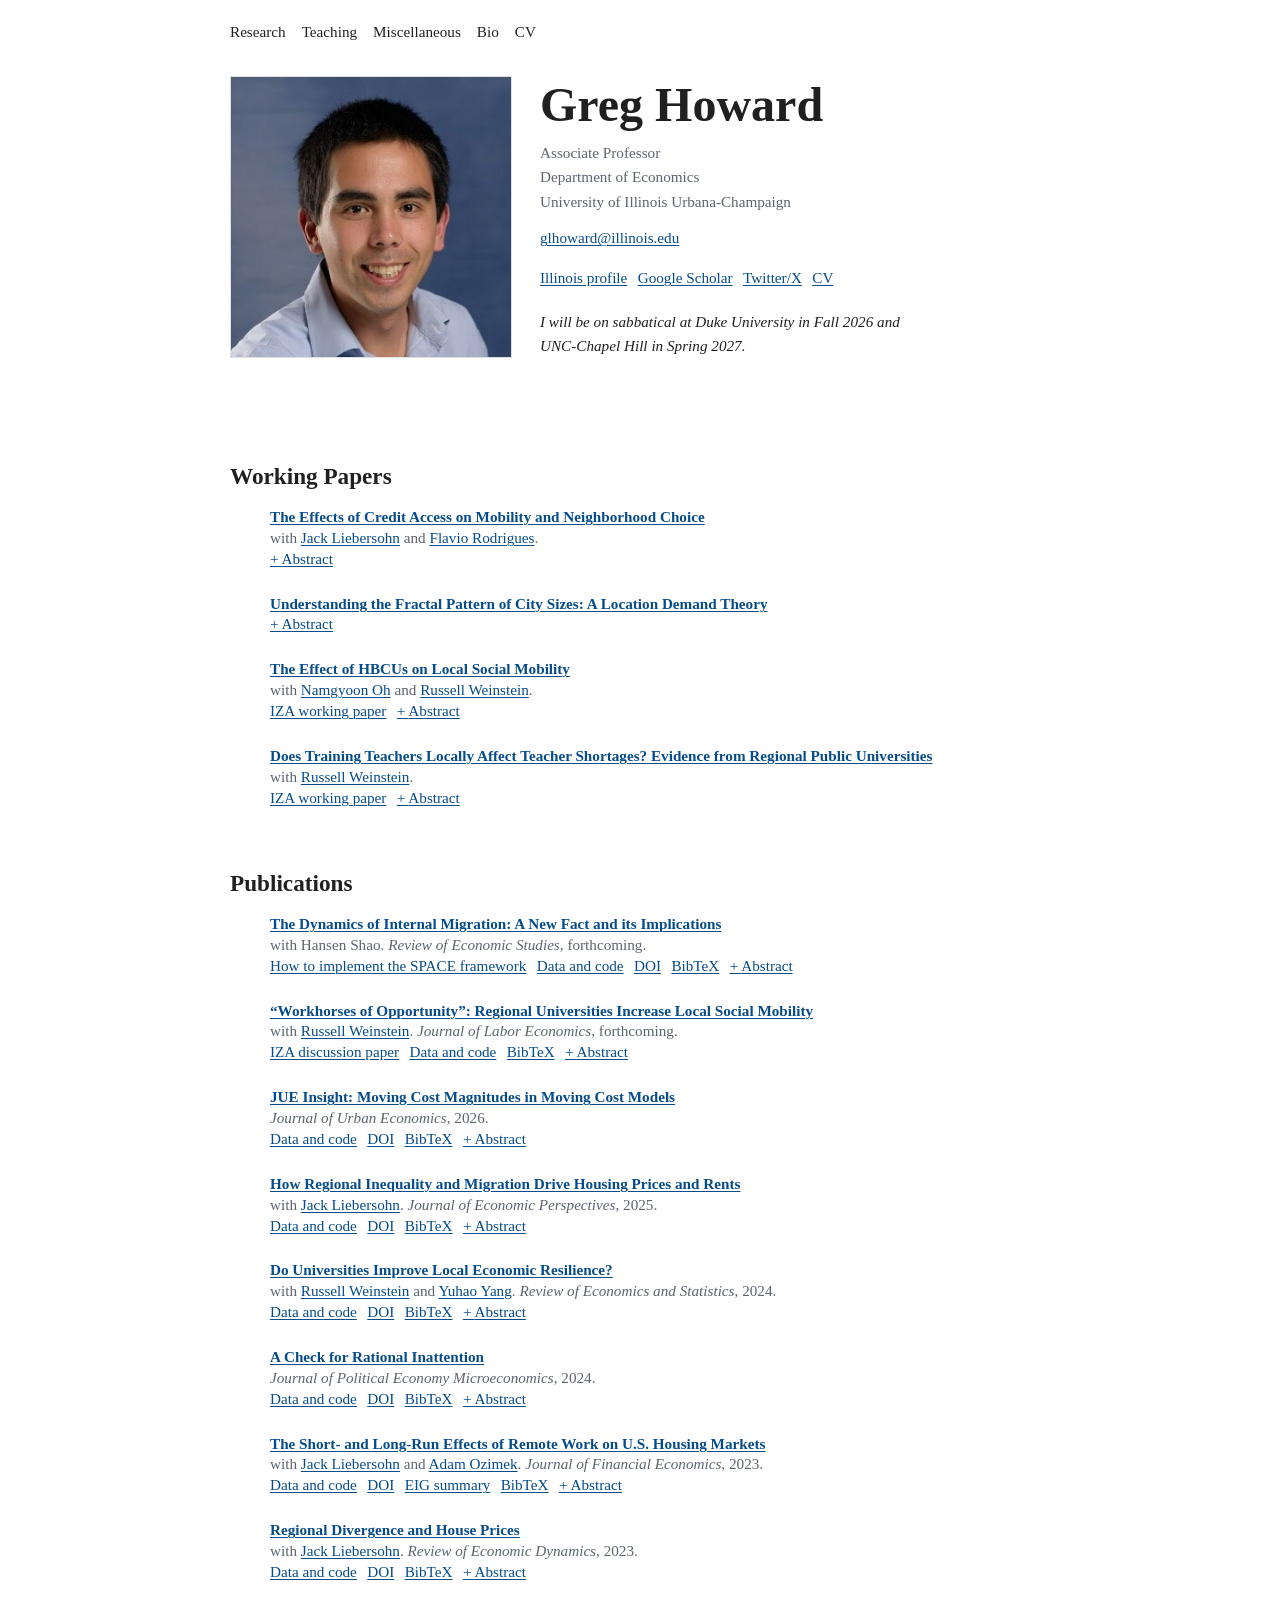
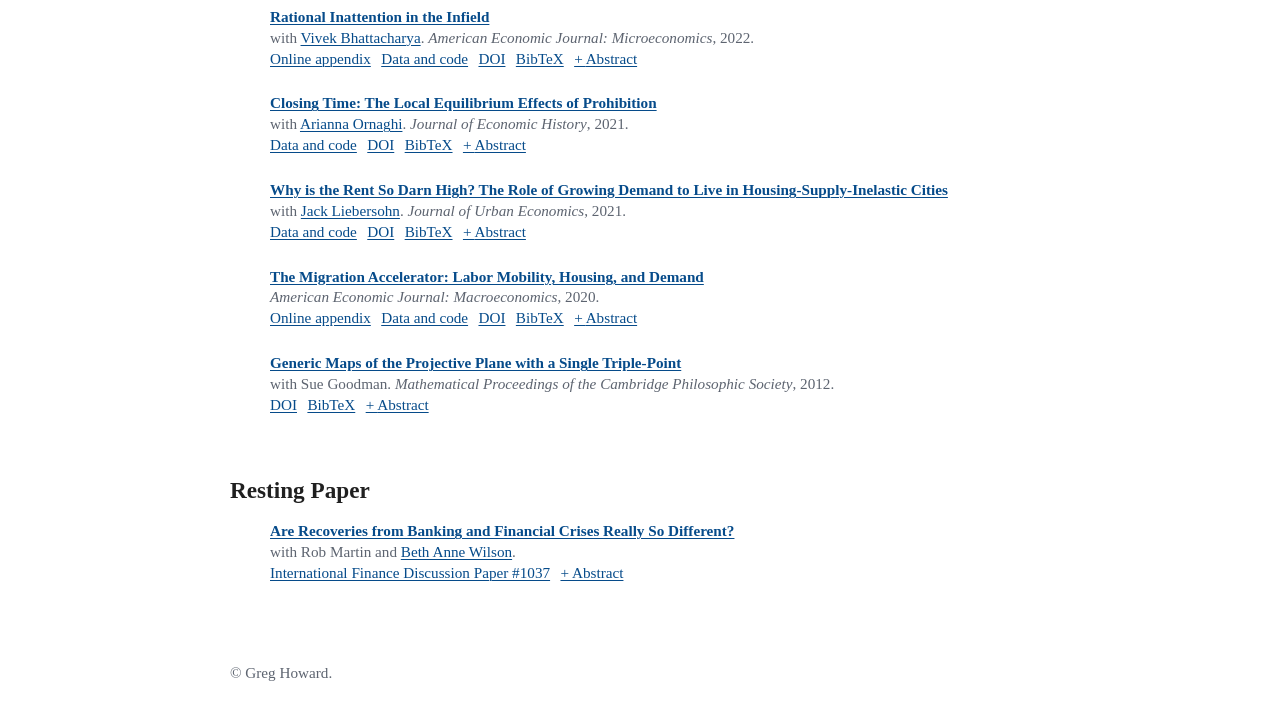
==== index.html @ aff28816 "Add files via upload" ====
<!doctype html>
<html lang="en">
<head>
  <meta charset="utf-8">
  <meta name="viewport" content="width=device-width, initial-scale=1">
  <title>Greg Howard</title>
  <meta name="description" content="Academic homepage of Greg Howard, Associate Professor of Economics at the University of Illinois Urbana-Champaign. Research on migration, housing, urban and regional economics, universities, and attention.">
  <meta name="author" content="Greg Howard">
  <link rel="canonical" href="https://greghoward.org/">
  <meta property="og:title" content="Greg Howard">
  <meta property="og:description" content="Academic homepage of Greg Howard at the University of Illinois Urbana-Champaign.">
  <meta property="og:type" content="website">
  <meta property="og:url" content="https://greghoward.org/">
  <link rel="stylesheet" href="style.css">
</head>
<body>
  <a class="skip-link" href="#main">Skip to main content</a>

  <header class="site-header" id="home">
    <div class="container">
      <nav class="site-nav" aria-label="Primary navigation">
        <a href="index.html">Research</a>
        <a href="teaching.html">Teaching</a>
        <a href="miscellaneous.html">Miscellaneous</a>
        <a href="bio.html">Bio</a>
        <a href="CV.pdf" target="_blank" rel="noopener">CV</a>
      </nav>

      <div class="intro profile">
        <img class="headshot" src="images/greg-howard.jpg" alt="Greg Howard">
        <div>
          <h1>Greg Howard</h1>
          <p class="role">Associate Professor<br>Department of Economics<br>University of Illinois Urbana-Champaign</p>
          <p><a href="mailto:glhoward@illinois.edu">glhoward@illinois.edu</a></p>
          <p class="links">
            <a href="https://economics.illinois.edu/profile/glhoward" target="_blank" rel="noopener">Illinois profile</a>
            <a href="https://scholar.google.com/citations?hl=en&amp;user=89NvjbQAAAAJ" target="_blank" rel="noopener">Google Scholar</a>
            <a href="https://twitter.com/greg_l_howard" target="_blank" rel="noopener">Twitter/X</a>
            <a href="CV.pdf" target="_blank" rel="noopener">CV</a>
          </p>
          <p class="notice">I will be on sabbatical at Duke University in Fall 2026 and UNC-Chapel Hill in Spring 2027.</p>
        </div>
      </div>
    </div>
  </header>

  <main id="main" class="container">
    <section id="working-papers" aria-labelledby="working-papers-heading">
      <h2 id="working-papers-heading">Working Papers</h2>

      <article class="paper">
        <div class="paper-title"><a href="papers/Credit_Access_and_Household_Mobility.pdf" target="_blank" rel="noopener">The Effects of Credit Access on Mobility and Neighborhood Choice</a></div>
        <div class="paper-meta">with <a href="https://www.jackliebersohn.com" target="_blank" rel="noopener">Jack Liebersohn</a> and <a href="https://sites.google.com/view/frodrigues/home" target="_blank" rel="noopener">Flavio Rodrigues</a>.</div>
        <div class="paper-links">
          <details class="abstract">
                    <summary>Abstract</summary>
                    <p>Using detailed credit data and an empirical strategy based on the removal of Chapter 7 bankruptcy flags, we study the effects of credit access on internal migration and neighborhood choice. We document that increased credit access increases zip-code migration rates but has no positive effect on a person's neighborhood quality. We interpret this result as consistent with a view that unconstrained movers equalize utility across space by their willingness to pay for housing, so constrained agents have no incentive to move to better-on-observable neighborhoods when their constraints are relaxed.</p>
                  </details>
        </div>
      </article>

      <article class="paper">
        <div class="paper-title"><a href="papers/Fractals.pdf" target="_blank" rel="noopener">Understanding the Fractal Pattern of City Sizes: A Location Demand Theory</a></div>
        <div class="paper-links">
          <details class="abstract">
                    <summary>Abstract</summary>
                    <p>The distribution of the population of cities in the United States has a fat tail. I show that this pattern extends to cities in smaller geographic areas such as Census regions, divisions, and states, indicating a fractal nature. To explain this phenomenon, I propose a location-demand-based theory in which people have heterogeneous geographic attachment. I illustrate the mechanism with a toy model and then estimate an empirical location demand model with this feature. The quantitative model matches key features of migration data and has the ability to generate the observed tail distribution. An implication of the theory is that the elasticity of population to shocks or policies is larger in bigger cities.</p>
                  </details>
        </div>
      </article>

      <article class="paper">
        <div class="paper-title"><a href="papers/HBCUs.pdf" target="_blank" rel="noopener">The Effect of HBCUs on Local Social Mobility</a></div>
        <div class="paper-meta">with <a href="https://namgyoon-oh.github.io/" target="_blank" rel="noopener">Namgyoon Oh</a> and <a href="https://publish.illinois.edu/russellweinstein/research/" target="_blank" rel="noopener">Russell Weinstein</a>.</div>
        <div class="paper-links">
          <a href="https://docs.iza.org/dp18402.pdf" target="_blank" rel="noopener">IZA working paper</a>
          <details class="abstract">
                    <summary>Abstract</summary>
                    <p>We investigate the effects of 4-year public historically Black colleges and universities (HBCUs) on social mobility of nearby Black and White children. For causal identification, we exploit that many HBCUs began as normal schools training Black teachers. We argue site selection resembled that for Black insane asylums (as well as all asylums). Using this design, we find that in recent years, Black children from counties with Black normal schools are seven percentage points more likely to graduate college and rise two percentiles in the income distribution that those from control asylum counties. We find no effects for White children.</p>
                  </details>
        </div>
      </article>

      <article class="paper">
        <div class="paper-title"><a href="papers/University_and_K_12_Education.pdf" target="_blank" rel="noopener">Does Training Teachers Locally Affect Teacher Shortages? Evidence from Regional Public Universities</a></div>
        <div class="paper-meta">with <a href="https://publish.illinois.edu/russellweinstein/research/" target="_blank" rel="noopener">Russell Weinstein</a>.</div>
        <div class="paper-links">
          <a href="https://docs.iza.org/dp18572.pdf" target="_blank" rel="noopener">IZA working paper</a>
          <details class="abstract">
                    <summary>Abstract</summary>
                    <p>We study whether training teachers locally increases nearby teacher supply. We use the historical assignment of normal schools and insane asylums to identify the effect of university proximity. Normal schools, built to train teachers, became regional universities while asylums mostly continue as small psychiatric facilities. Our evidence suggests greater teacher supply in normal school counties: lower teacher wages and more teachers per student. Asylum counties have more teachers with emergency credentials and fewer who majored in education, suggesting they mitigate lower supply by hiring in different pools. Normal school counties have higher high school test scores and graduation rates.</p>
                  </details>
        </div>
      </article>

    </section>

    <section id="publications" aria-labelledby="publications-heading">
      <h2 id="publications-heading">Publications</h2>

      <article class="paper">
        <div class="paper-title"><a href="papers/Microfoundations_for_Gravity.pdf" target="_blank" rel="noopener">The Dynamics of Internal Migration: A New Fact and its Implications</a></div>
        <div class="paper-meta">with Hansen Shao. <cite>Review of Economic Studies</cite>, forthcoming.</div>
        <div class="paper-links">
          <a href="https://glhoward.github.io/space/" target="_blank" rel="noopener">How to implement the SPACE framework</a>
          <a href="https://zenodo.org/records/19240923" target="_blank" rel="noopener">Data and code</a>
          <a href="https://doi.org/10.1093/restud/rdag049" target="_blank" rel="noopener">DOI</a>
          <a href="bibtex/dynamics-internal-migration.bib">BibTeX</a>
          <details class="abstract">
                    <summary>Abstract</summary>
                    <p>We show a new fact: the t-year interstate migration rate is close to proportional to the square root of t. This is a puzzle for simple moving cost models which predict an approximately linear relationship. We propose a model of persistent and spatially-correlated match-specific utility that produces the square root fact while maintaining the tractability and flexibility of standard migration models. Compared to the standard model, the new model yields better forecasts of individuals' locations, has different implications for welfare effects of migration policies, and makes different predictions for long-run population changes in response to shocks.</p>
                  </details>
        </div>
      </article>

      <article class="paper">
        <div class="paper-title"><a href="papers/Universities_and_Mobility.pdf" target="_blank" rel="noopener">&ldquo;Workhorses of Opportunity&rdquo;: Regional Universities Increase Local Social Mobility</a></div>
        <div class="paper-meta">with <a href="https://publish.illinois.edu/russellweinstein/research/" target="_blank" rel="noopener">Russell Weinstein</a>. <cite>Journal of Labor Economics</cite>, forthcoming.</div>
        <div class="paper-links">
          <a href="https://www.iza.org/publications/dp/15622/workhorses-of-opportunity-regional-universities-increase-local-social-mobility" target="_blank" rel="noopener">IZA discussion paper</a>
          <a href="https://doi.org/10.7910/DVN/QYTL5I" target="_blank" rel="noopener">Data and code</a>
          <a href="bibtex/universities-mobility.bib">BibTeX</a>
          <details class="abstract">
                    <summary>Abstract</summary>
                    <p>Regional public universities educate approximately 70 percent of college students at four-year public universities and an even larger share of students from disadvantaged backgrounds. They aim to provide opportunity for education and social mobility, in part by locating near potential students. In this paper, we use the historical assignment of normal schools and insane asylums, normal schools grew into regional universities while asylums remain small, and data from Opportunity Insights to identify the effects of regional universities on the social mobility of nearby children. Children in counties given a normal school get more education and have better economic and social outcomes, especially lower-income children. For several key outcomes, we show this effect is a causal effect on children, and not only selection on which children live near universities.</p>
                  </details>
        </div>
      </article>

      <article class="paper">
        <div class="paper-title"><a href="papers/Moving_Cost_Magnitudes.pdf" target="_blank" rel="noopener">JUE Insight: Moving Cost Magnitudes in Moving Cost Models</a></div>
        <div class="paper-meta"><cite>Journal of Urban Economics</cite>, 2026.</div>
        <div class="paper-links">
          <a href="https://doi.org/10.17632/w9gp687zk5.1" target="_blank" rel="noopener">Data and code</a>
          <a href="https://doi.org/10.1016/j.jue.2025.103827" target="_blank" rel="noopener">DOI</a>
          <a href="bibtex/moving-cost-magnitudes.bib">BibTeX</a>
          <details class="abstract">
                    <summary>Abstract</summary>
                    <p>The internal migration literature has estimated a wide range of moving costs, including some that are several times larger than annual income. How should economists interpret this estimate? I show that in standard models, average moving costs can be decomposed into an information term and a returns to migration term. The information term is proportional to the Shannon entropy of next period's location minus the Shannon information of staying in the same location. In simple models, the information term is much larger than the returns to migration term; in some cases, the returns to migration term is zero. Therefore, average moving costs are a helpful statistic about the model's predictive power regarding future moves but are not invariant to seemingly innocuous choices of the modeler.</p>
                  </details>
        </div>
      </article>

      <article class="paper">
        <div class="paper-title"><a href="papers/JEP_Article.pdf" target="_blank" rel="noopener">How Regional Inequality and Migration Drive Housing Prices and Rents</a></div>
        <div class="paper-meta">with <a href="https://www.jackliebersohn.com" target="_blank" rel="noopener">Jack Liebersohn</a>. <cite>Journal of Economic Perspectives</cite>, 2025.</div>
        <div class="paper-links">
          <a href="https://www.openicpsr.org/openicpsr/project/230944/version/V1/view" target="_blank" rel="noopener">Data and code</a>
          <a href="https://doi.org/10.1257/jep.20241426" target="_blank" rel="noopener">DOI</a>
          <a href="bibtex/regional-inequality-housing-costs.bib">BibTeX</a>
          <details class="abstract">
                    <summary>Abstract</summary>
                    <p>We argue that rising regional inequality contributes to higher average housing prices and rents. We show three key empirical facts that contribute to this mechanism: first, income growth has been faster in already high-income cities; second, people are drawn to these cities by the income growth, raising relative housing demand and relative housing prices and rents; and third, housing supply in these cities is inelastic due to density and regulation, so these cities have not produced the housing to match the rising demand. We illustrate the resulting changes using a graphical spatial model in which rising regional inequality reallocates population toward high-income, supply-constrained areas. This shift raises national average housing prices and rents.</p>
                  </details>
        </div>
      </article>

      <article class="paper">
        <div class="paper-title"><a href="papers/Resilience.pdf" target="_blank" rel="noopener">Do Universities Improve Local Economic Resilience?</a></div>
        <div class="paper-meta">with <a href="https://publish.illinois.edu/russellweinstein/research/" target="_blank" rel="noopener">Russell Weinstein</a> and <a href="https://sites.google.com/illinois.edu/yuhao-yang91/home" target="_blank" rel="noopener">Yuhao Yang</a>. <cite>Review of Economics and Statistics</cite>, 2024.</div>
        <div class="paper-links">
          <a href="https://doi.org/10.7910/DVN/MGYHRC" target="_blank" rel="noopener">Data and code</a>
          <a href="https://doi.org/10.1162/rest_a_01212" target="_blank" rel="noopener">DOI</a>
          <a href="bibtex/resilience.bib">BibTeX</a>
          <details class="abstract">
                    <summary>Abstract</summary>
                    <p>We use a novel identification strategy to investigate whether regional universities make their local economies more resilient. Our strategy is based on state governments using similar site-selection criteria to assign normal schools, to train teachers, and insane asylums between 1830 and 1930. Normal schools became larger regional universities while asylum properties mostly continue as small state-owned psychiatric health facilities. We find that a regional university roughly offsets the negative effects of manufacturing exposure. We show the resilience of regional public university spending is an important mechanism, and we show correlations consistent with bachelor's degree share also playing a mediating role.</p>
                  </details>
        </div>
      </article>

      <article class="paper">
        <div class="paper-title"><a href="papers/AttentionChess.pdf" target="_blank" rel="noopener">A Check for Rational Inattention</a></div>
        <div class="paper-meta"><cite>Journal of Political Economy Microeconomics</cite>, 2024.</div>
        <div class="paper-links">
          <a href="https://doi.org/10.7910/DVN/L5TWQK" target="_blank" rel="noopener">Data and code</a>
          <a href="https://doi.org/10.1086/727556" target="_blank" rel="noopener">DOI</a>
          <a href="bibtex/attention-chess.bib">BibTeX</a>
          <details class="abstract">
                    <summary>Abstract</summary>
                    <p>Who is rationally inattentive, and in what situations? Models of rational inattention allow agents to make mistakes in their actions, but assume they optimize their allocation of attention. Using millions of online chess moves, I test this assumption, by comparing the marginal benefits, better moves, and marginal costs, less time for future moves, of attention. I find that high-skilled players equalize marginal benefit and cost, but low-skilled players have higher marginal cost, i.e. they spend too long on moves. I also find that having less time leads to deviations from rational inattention. A simple intervention improves players' attention allocation.</p>
                  </details>
        </div>
      </article>

      <article class="paper">
        <div class="paper-title"><a href="papers/Remote_Work.pdf" target="_blank" rel="noopener">The Short- and Long-Run Effects of Remote Work on U.S. Housing Markets</a></div>
        <div class="paper-meta">with <a href="https://www.jackliebersohn.com" target="_blank" rel="noopener">Jack Liebersohn</a> and <a href="https://adamozimek.com/" target="_blank" rel="noopener">Adam Ozimek</a>. <cite>Journal of Financial Economics</cite>, 2023.</div>
        <div class="paper-links">
          <a href="https://data.mendeley.com/datasets/fhdzx88w4s/3" target="_blank" rel="noopener">Data and code</a>
          <a href="https://doi.org/10.1016/j.jfineco.2023.103705" target="_blank" rel="noopener">DOI</a>
          <a href="https://eig.org/remote-work-and-housing-markets/" target="_blank" rel="noopener">EIG summary</a>
          <a href="bibtex/remote-work.bib">BibTeX</a>
          <details class="abstract">
                    <summary>Abstract</summary>
                    <p>Remote work has increased the demand for housing and changed the demand for the location of that housing. Because housing supply is heterogeneous across space and more elastic in the long-run, the effects on rents and populations may differ over time. We use the lens of a spatial housing model with heterogeneous housing supply elasticities to identify the housing and location demand changes from 2020-2022, and show that the same shocks will have different effects in the long run. Even though rents and prices increased significantly in the short-run, we estimate that in the long-run, increased housing demand will increase rents by only 1.8 percentage points, and that changing location demand will decrease rents by 0.3 percentage points, with a more negative impact on cities in which CPI is measured and cities that were initially expensive.</p>
                  </details>
        </div>
      </article>

      <article class="paper">
        <div class="paper-title"><a href="papers/Regional_Divergence.pdf" target="_blank" rel="noopener">Regional Divergence and House Prices</a></div>
        <div class="paper-meta">with <a href="https://www.jackliebersohn.com" target="_blank" rel="noopener">Jack Liebersohn</a>. <cite>Review of Economic Dynamics</cite>, 2023.</div>
        <div class="paper-links">
          <a href="https://economicdynamics.org/codes/21/21-308/Regional_Divergence_Replication.zip" target="_blank" rel="noopener">Data and code</a>
          <a href="https://doi.org/10.1016/j.red.2022.10.002" target="_blank" rel="noopener">DOI</a>
          <a href="bibtex/regional-divergence.bib">BibTeX</a>
          <details class="abstract">
                    <summary>Abstract</summary>
                    <p>We document a new fact: regional divergence, the rate at which rich states grow faster than poor states, explains most U.S. house price movements since 1939, including the post-2000 boom-bust-boom cycle. An industry-share instrument provides evidence the relationship is causal, implying the location of economic growth affects national house prices. We propose a model to learn why regional divergence and house prices are related. In the model, high interstate inequality raises rents on average because relative demand for living in a high-income state increases and housing supply in low-income states is elastic. Regional divergence leads to higher expected future interstate inequality, which implies higher expected future rents, and therefore, higher current house prices. The model accurately predicts rents since 1929, which are quite different than prices, as well as cross-sectional moments of prices, rents, construction, and migration.</p>
                  </details>
        </div>
      </article>

      <article class="paper">
        <div class="paper-title"><a href="papers/Rational_Inattention.pdf" target="_blank" rel="noopener">Rational Inattention in the Infield</a></div>
        <div class="paper-meta">with <a href="https://sites.northwestern.edu/vivek/" target="_blank" rel="noopener">Vivek Bhattacharya</a>. <cite>American Economic Journal: Microeconomics</cite>, 2022.</div>
        <div class="paper-links">
          <a href="papers/Rational_Inattention_Appendix.pdf" target="_blank" rel="noopener">Online appendix</a>
          <a href="https://www.openicpsr.org/openicpsr/project/129501/version/V1/view" target="_blank" rel="noopener">Data and code</a>
          <a href="https://doi.org/10.1257/mic.20200310" target="_blank" rel="noopener">DOI</a>
          <a href="bibtex/rational-inattention-infield.bib">BibTeX</a>
          <details class="abstract">
                    <summary>Abstract</summary>
                    <p>This paper provides evidence of rational inattention by experienced professionals in strategic interactions. We add rational inattention to a game of matching pennies with state-dependent payoffs. Unlike the full-information mixed-strategy Nash equilibrium, payoffs of different actions need not be equated state-by-state. Moreover, players respond partially to payoff differences, this responsiveness is stronger when attention costs are lower, strategies converge to full-information Nash as stakes increase, and average payoffs across all states are approximately equal across actions. We test these predictions using data on millions of pitches from Major League Baseball, where we observe strategies, payoffs, and proxies for attention costs.</p>
                  </details>
        </div>
      </article>

      <article class="paper">
        <div class="paper-title"><a href="papers/Prohibition.pdf" target="_blank" rel="noopener">Closing Time: The Local Equilibrium Effects of Prohibition</a></div>
        <div class="paper-meta">with <a href="https://sites.google.com/view/ariannaornaghi/about" target="_blank" rel="noopener">Arianna Ornaghi</a>. <cite>Journal of Economic History</cite>, 2021.</div>
        <div class="paper-links">
          <a href="https://www.openicpsr.org/openicpsr/project/137222/version/V1/view" target="_blank" rel="noopener">Data and code</a>
          <a href="https://doi.org/10.1017/S0022050721000346" target="_blank" rel="noopener">DOI</a>
          <a href="bibtex/prohibition.bib">BibTeX</a>
          <details class="abstract">
                    <summary>Abstract</summary>
                    <p>How do different local policies in a federal system affect local land values, production, and sorting? We study the question exploiting a large historical policy change: U.S. Alcohol Prohibition in the early twentieth century. Comparing same-state early and late adopters of county dry laws in a difference-in-differences design, we find that early Prohibition adoption increased population and farm real estate values. Moreover, we find strong effects on farm productivity consistent with increased investment due to a land price channel. In equilibrium, the policy change disproportionately attracted immigrants and African-Americans.</p>
                  </details>
        </div>
      </article>

      <article class="paper">
        <div class="paper-title"><a href="papers/Rent.pdf" target="_blank" rel="noopener">Why is the Rent So Darn High? The Role of Growing Demand to Live in Housing-Supply-Inelastic Cities</a></div>
        <div class="paper-meta">with <a href="https://www.jackliebersohn.com" target="_blank" rel="noopener">Jack Liebersohn</a>. <cite>Journal of Urban Economics</cite>, 2021.</div>
        <div class="paper-links">
          <a href="https://doi.org/10.3886/E142641V1" target="_blank" rel="noopener">Data and code</a>
          <a href="https://doi.org/10.1016/j.jue.2021.103369" target="_blank" rel="noopener">DOI</a>
          <a href="bibtex/rent.bib">BibTeX</a>
          <details class="abstract">
                    <summary>Abstract</summary>
                    <p>Real rents measured in the United States CPI increased 17.4 log-points from 2000-2018. We present a spatial equilibrium framework to decompose the increase into several channels, including demand to live in housing-supply-inelastic cities. We find location demand contributed significantly: using parameterizations from the literature and a new rent index, we find it is responsible for between 17 and 73 percent of the overall rent increase, and an even larger share in cities where CPI is measured. The wide range is primarily due to a lack of consensus over the population elasticity to rents, so we estimate it by comparing the effects of demand shocks across cities of differing housing supply elasticities. We find that demand changes have similar effects across cities, suggesting a high population elasticity. Therefore, our preferred estimate is that location demand accounts for more than half of the increase. We discuss implications for housing supply policy.</p>
                  </details>
        </div>
      </article>

      <article class="paper">
        <div class="paper-title"><a href="papers/Howard_TheMigrationAccelerator.pdf" target="_blank" rel="noopener">The Migration Accelerator: Labor Mobility, Housing, and Demand</a></div>
        <div class="paper-meta"><cite>American Economic Journal: Macroeconomics</cite>, 2020.</div>
        <div class="paper-links">
          <a href="papers/Howard_TheMigrationAccelerator_OnlineAppendix.pdf" target="_blank" rel="noopener">Online appendix</a>
          <a href="https://www.openicpsr.org/openicpsr/project/111722/version/V1/view" target="_blank" rel="noopener">Data and code</a>
          <a href="https://doi.org/10.1257/mac.20180363" target="_blank" rel="noopener">DOI</a>
          <a href="bibtex/migration-accelerator.bib">BibTeX</a>
          <details class="abstract">
                    <summary>Abstract</summary>
                    <p>What is the role of migration in regional evolutions? I document that within-U.S. migration causes a reduction in the unemployment rate of the receiving city, over several years. To establish this causal effect, I construct an instrument using outmigration of other places and predict its destination from historical patterns. The decline in unemployment is due to housing. Housing is durable, so increased demand causes a surge of new houses and construction jobs. Additionally, migrants' housing demand raises prices, increasing borrowing and non-tradable employment. This finding implies the endogenous response of migration amplifies local labor demand shocks by about a third.</p>
                  </details>
        </div>
      </article>

      <article class="paper">
        <div class="paper-title"><a href="papers/GenericMaps.pdf" target="_blank" rel="noopener">Generic Maps of the Projective Plane with a Single Triple-Point</a></div>
        <div class="paper-meta">with Sue Goodman. <cite>Mathematical Proceedings of the Cambridge Philosophic Society</cite>, 2012.</div>
        <div class="paper-links">
          <a href="https://doi.org/10.1017/S0305004112000059" target="_blank" rel="noopener">DOI</a>
          <a href="bibtex/generic-maps.bib">BibTeX</a>
          <details class="abstract">
                    <summary>Abstract</summary>
                    <p>Cromwell and Marar present an analysis of semi-regular, generic, surfaces with a single triple-point and connected self-intersection set. Six of their surfaces are the projective plane, including Boy's surface and Steiner's surface. We build on their work by incorporating twists similar to that of Apery's immersion of the projective plane and show that with a few additional surfaces, all such generic maps of the projective plane are now identified.</p>
                  </details>
        </div>
      </article>

    </section>

    <section id="resting-paper" aria-labelledby="resting-paper-heading">
      <h2 id="resting-paper-heading">Resting Paper</h2>

      <article class="paper">
        <div class="paper-title"><a href="papers/Recoveries.pdf" target="_blank" rel="noopener">Are Recoveries from Banking and Financial Crises Really So Different?</a></div>
        <div class="paper-meta">with Rob Martin and <a href="https://www.federalreserve.gov/econresdata/beth-anne-wilson.htm" target="_blank" rel="noopener">Beth Anne Wilson</a>.</div>
        <div class="paper-links">
          <a href="https://www.federalreserve.gov/econres/ifdp/are-recoveries-from-banking-and-financial-crises-really-so-different.htm" target="_blank" rel="noopener">International Finance Discussion Paper #1037</a>
          <details class="abstract">
                    <summary>Abstract</summary>
                    <p>This paper studies the behavior of recoveries from recessions across 59 advanced and emerging market economies over the past 40 years. Focusing specifically on the performance of output after the recession trough, we find little or no difference in the pace of output growth across types of recessions. In particular, banking and financial crisis do not affect the strength of the economic rebound, although these recessions are more severe, implying a sizable output loss. However, recovery does change with some characteristics of recession. Recoveries tend to be faster following deeper recessions, especially in emerging markets, and tend to be slower following long recessions. Most recessions are associated with a slowing, if not outright decline in house prices, but recessions with large declines in house prices also tend to have slower recoveries. Long recessions and those associated with poor housing-market outcomes can lead to sustained output losses relative to pre-crisis trends. Consistent with microeconomic studies showing permanent income loss to job-losing workers during recessions, we find that the sustained deviation in output from trend is associated with a reduction in labor input, especially linked to declines in employment and labor-force participation following recessions. On net, our results imply that the output/employment gap following a severe, long recessions is considerably smaller than is typically assumed by standard macro models, which in turn may have substantial implications for macroeconomic policy during recoveries.</p>
                  </details>
        </div>
      </article>
    </section>
  </main>

  <footer class="site-footer">
    <div class="container">
      <p>&copy; Greg Howard.</p>
    </div>
  </footer>
</body>
</html>
---- style.css ----
:root {
  --bg: #ffffff;
  --text: #202020;
  --muted: #5d6470;
  --link: #064b8a;
  --link-hover: #002f5d;
  --border: #dedede;
  --max-width: 820px;
}

* {
  box-sizing: border-box;
}

html {
  color-scheme: light;
}

body {
  margin: 0;
  background: var(--bg);
  color: var(--text);
  font-family: Georgia, "Times New Roman", Times, serif;
  font-size: 18px;
  line-height: 1.6;
}

a {
  color: var(--link);
  text-decoration-thickness: 0.08em;
  text-underline-offset: 0.16em;
}

a:hover,
a:focus {
  color: var(--link-hover);
}

.skip-link {
  position: absolute;
  left: 1rem;
  top: -4rem;
  z-index: 10;
  background: var(--bg);
  color: var(--text);
  padding: 0.5rem 0.75rem;
  border: 1px solid var(--border);
}

.skip-link:focus {
  top: 1rem;
}

.container {
  width: min(100% - 2rem, var(--max-width));
  margin: 0 auto;
}

.site-header {
}

.site-header .container {
  padding-top: 1.25rem;
  padding-bottom: 2.25rem;
}

.site-nav {
  display: flex;
  flex-wrap: wrap;
  gap: 0.35rem 1rem;
  margin-bottom: 2rem;
  font-size: 0.95rem;
}

.site-nav a {
  color: var(--text);
  text-decoration: none;
}

.site-nav a:hover,
.site-nav a:focus,
.site-nav a[aria-current="page"] {
  color: var(--link);
}

.intro {
  max-width: 700px;
}

.profile {
  display: grid;
  grid-template-columns: 282px minmax(0, 1fr);
  gap: 1.75rem;
  align-items: start;
}

.headshot {
  display: block;
  width: 282px;
  aspect-ratio: 1;
  object-fit: cover;
  border: 1px solid var(--border);
}

.eyebrow {
  margin: 0 0 0.25rem;
  color: var(--muted);
  font-size: 0.95rem;
  font-weight: 700;
  letter-spacing: 0;
  text-transform: uppercase;
}

h1,
h2,
h3 {
  line-height: 1.2;
}

h1 {
  margin: 0 0 0.45rem;
  font-size: clamp(2.25rem, 8vw, 3rem);
  font-weight: 700;
  letter-spacing: 0;
}

h2 {
  margin: 3rem 0 1rem;
  padding-top: 0.3rem;
  font-size: 1.45rem;
}

h3 {
  margin: 1.6rem 0 0.6rem;
  color: var(--text);
  font-size: 1rem;
}

p {
  margin: 0 0 1rem;
}

.role {
  margin-bottom: 0.75rem;
  color: var(--muted);
}

.links,
.paper-links {
  display: flex;
  flex-wrap: wrap;
  gap: 0.1rem 0.65rem;
  font-size: 0.95rem;
}

.intro .links {
  font-size: 0.95rem;
}

.intro p {
  font-size: 0.95rem;
}

.notice {
  margin-top: 1.2rem;
  color: var(--text);
  font-style: italic;
}

.paper {
  padding: 0 0 0.62rem;
  margin: 0 0 0.95rem;
}

.paper-title {
  margin-bottom: 0.08rem;
  font-weight: 700;
  font-size: 0.95rem;
  line-height: 1.28;
}

.paper-meta {
  margin-bottom: 0.1rem;
  color: var(--muted);
  font-weight: 400;
  font-size: 0.95rem;
  line-height: 1.28;
}

.paper-links {
  align-items: baseline;
  line-height: 1.3;
  margin: 0;
}

.abstract {
  display: inline;
  margin: 0;
  color: var(--text);
}

.abstract[open] {
  flex-basis: 100%;
}

.abstract summary {
  display: inline-block;
  cursor: pointer;
  color: var(--link);
  font-size: inherit;
  text-decoration: underline;
  text-decoration-thickness: 0.08em;
  text-underline-offset: 0.16em;
}

.abstract summary:hover,
.abstract summary:focus {
  color: var(--link-hover);
}

.abstract summary::before {
  content: "+ ";
  text-decoration: none;
}

.abstract[open] summary::before {
  content: "- ";
}

.abstract p {
  margin-top: 0.38rem;
  margin-bottom: 0;
  color: var(--muted);
  font-size: 0.95rem;
  line-height: 1.45;
}

.subheading {
  margin-bottom: 0.5rem;
  color: var(--muted);
  font-weight: 700;
}

.teaching-list {
  padding-left: 1.25rem;
  margin: 0;
}

.teaching-list li {
  margin-bottom: 0.55rem;
}

main section {
  padding-left: 2.5rem;
}

main section h2 {
  margin-left: -2.5rem;
}

.muted {
  color: var(--muted);
}

.site-footer {
  margin-top: 3rem;
  color: var(--muted);
  font-size: 0.95rem;
}

.site-footer .container {
  padding-top: 1.25rem;
  padding-bottom: 1.25rem;
}

@media (max-width: 640px) {
  body {
    font-size: 16px;
  }

  .container {
    width: min(100% - 1.25rem, var(--max-width));
  }

  .site-header .container {
    padding-bottom: 1.6rem;
  }

  .site-nav {
    margin-bottom: 1.4rem;
  }

  .profile {
    grid-template-columns: 1fr;
    gap: 1rem;
  }

  .headshot {
    width: 155px;
  }

  h2 {
    margin-top: 2.4rem;
  }

  .links,
  .paper-links {
    gap: 0.2rem 0.6rem;
  }

  main section {
    padding-left: 1rem;
  }

  main section h2 {
    margin-left: -1rem;
  }
}
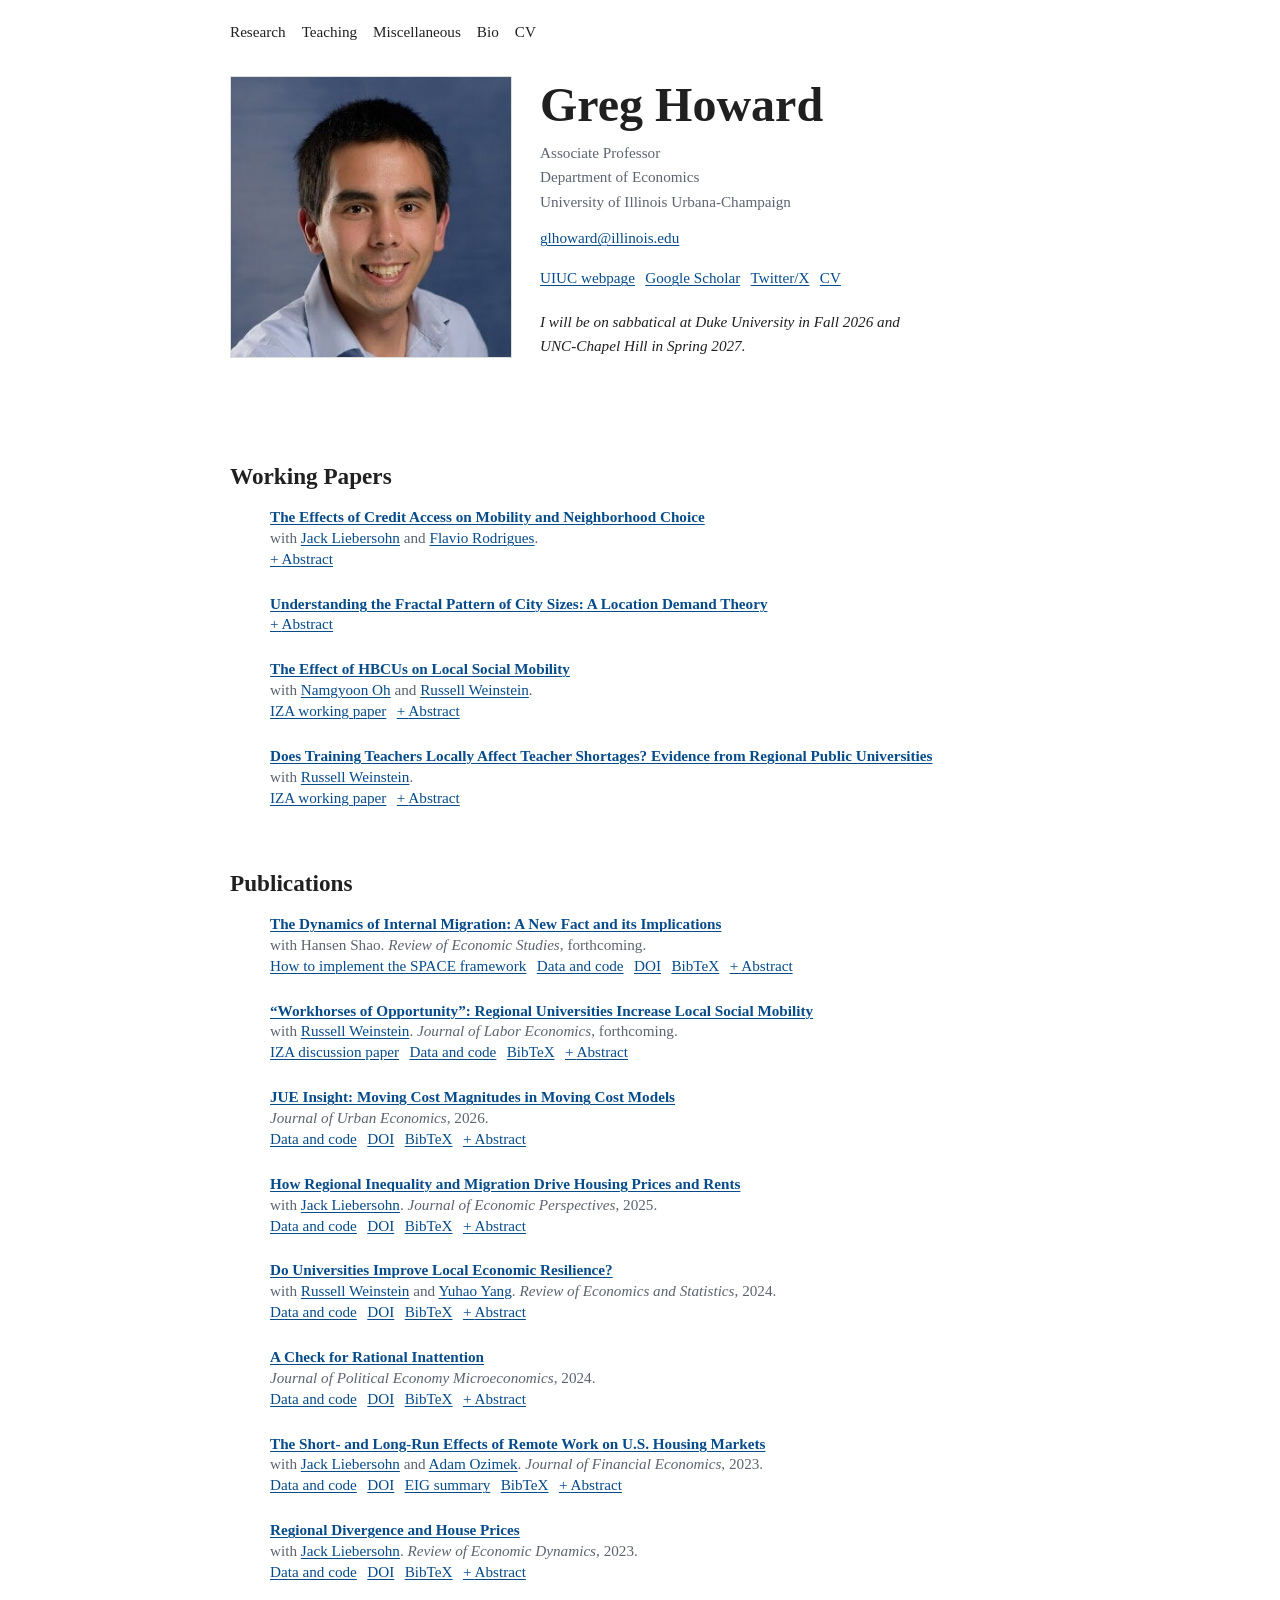
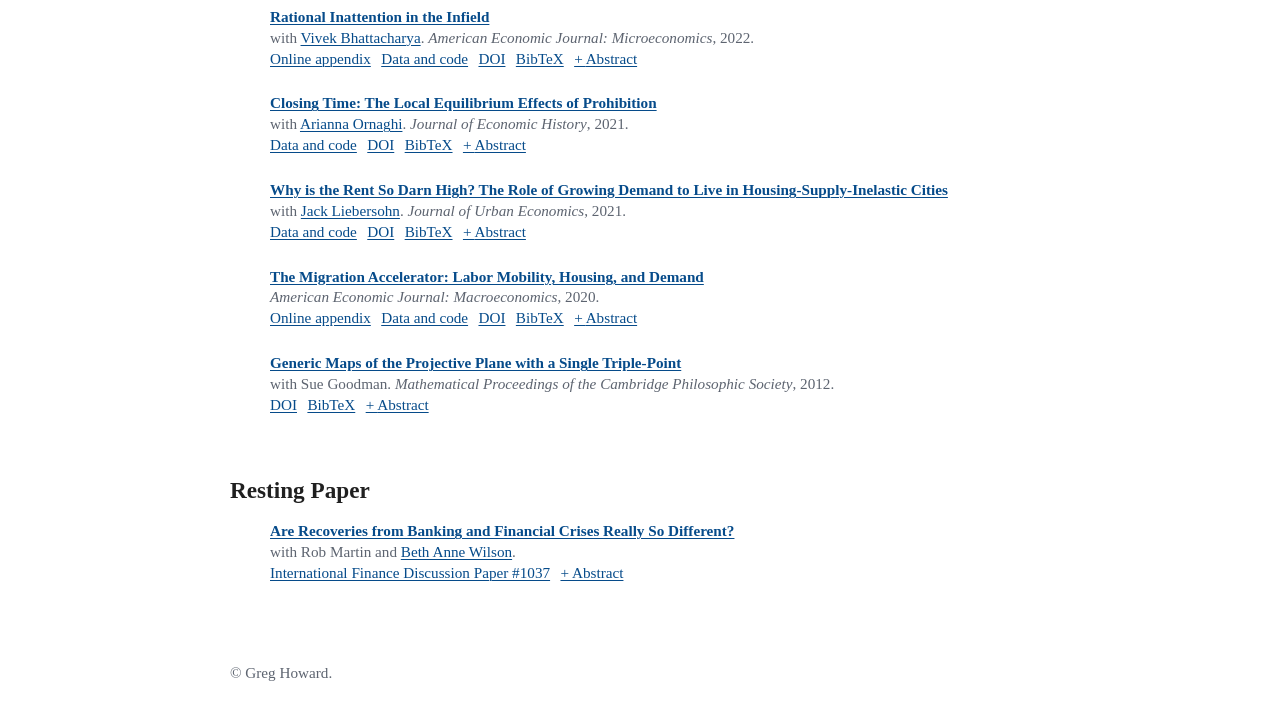
==== commit cc79dbae: "change name of UIUC webpage" ====
--- a/index.html
+++ b/index.html
@@ -33,7 +33,7 @@
           <p class="role">Associate Professor<br>Department of Economics<br>University of Illinois Urbana-Champaign</p>
           <p><a href="mailto:glhoward@illinois.edu">glhoward@illinois.edu</a></p>
           <p class="links">
-            <a href="https://economics.illinois.edu/profile/glhoward" target="_blank" rel="noopener">Illinois profile</a>
+            <a href="https://economics.illinois.edu/profile/glhoward" target="_blank" rel="noopener">UIUC webpage</a>
             <a href="https://scholar.google.com/citations?hl=en&amp;user=89NvjbQAAAAJ" target="_blank" rel="noopener">Google Scholar</a>
             <a href="https://twitter.com/greg_l_howard" target="_blank" rel="noopener">Twitter/X</a>
             <a href="CV.pdf" target="_blank" rel="noopener">CV</a>
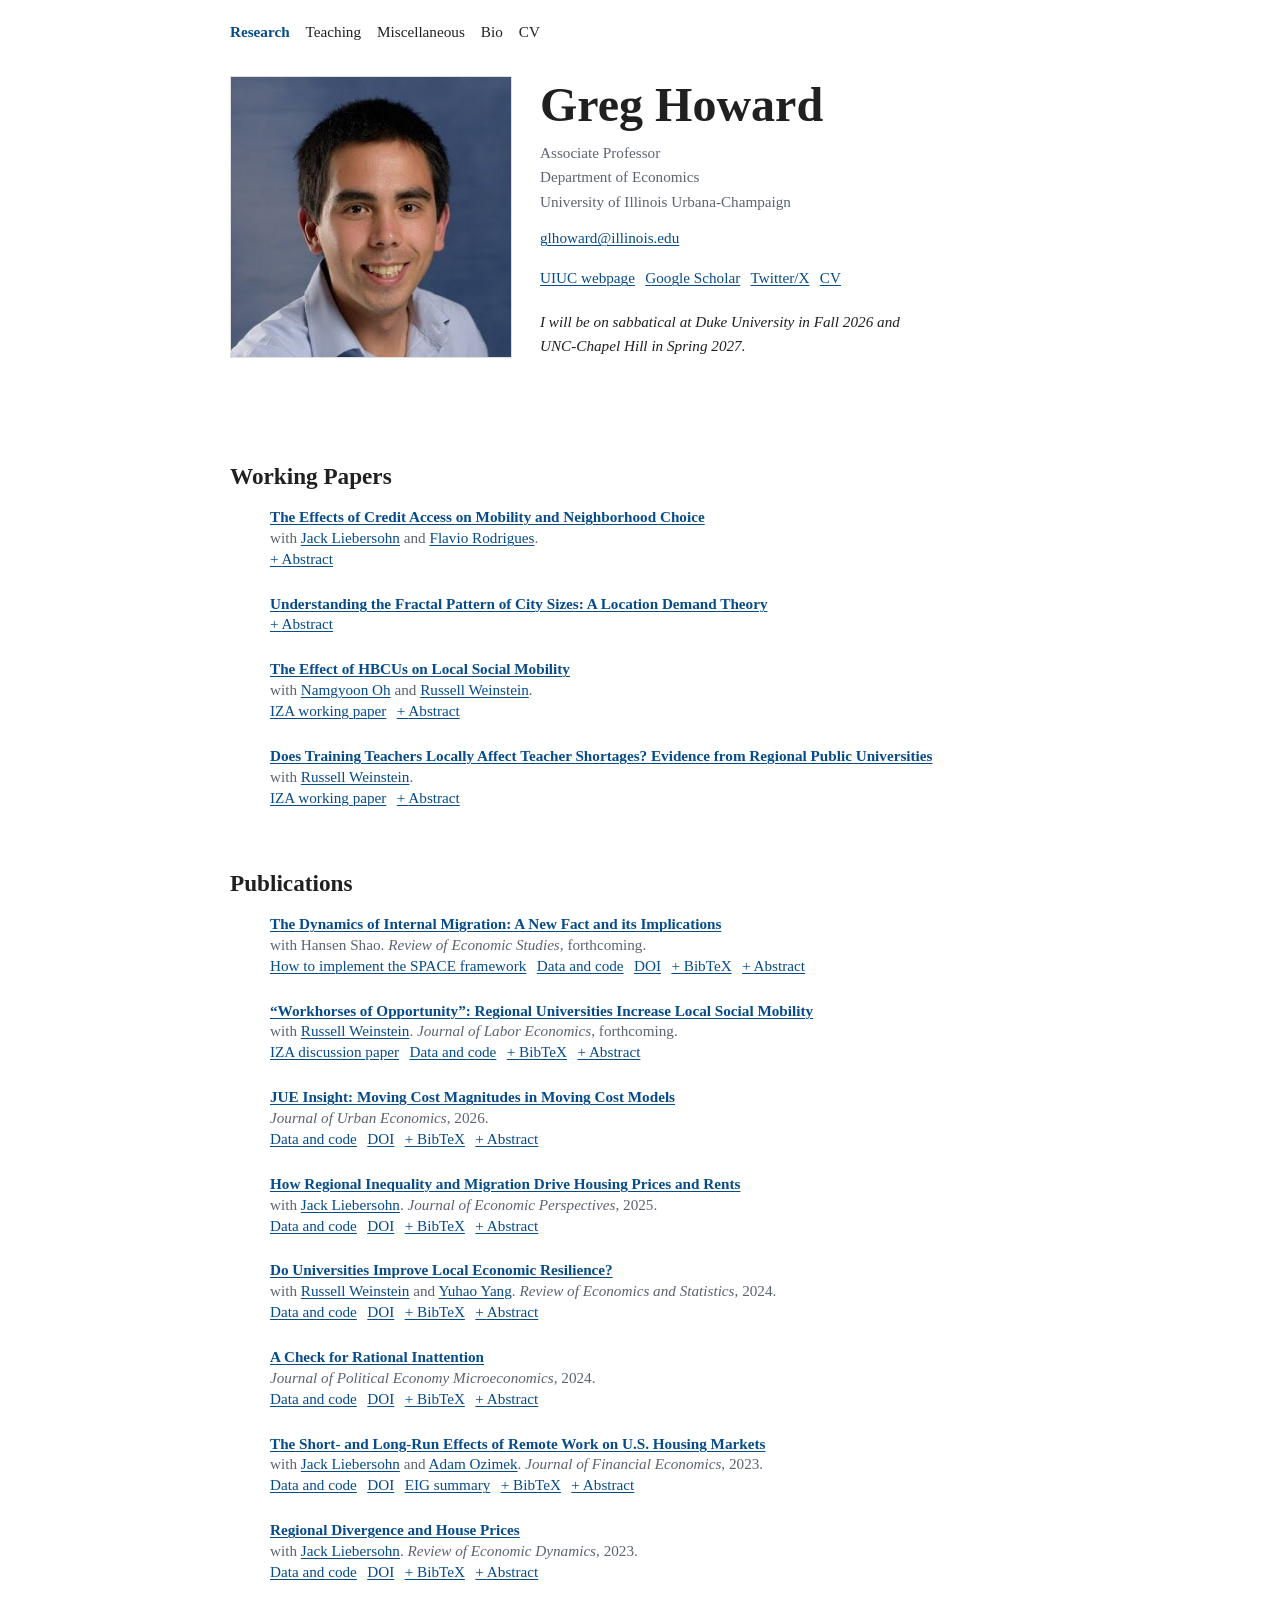
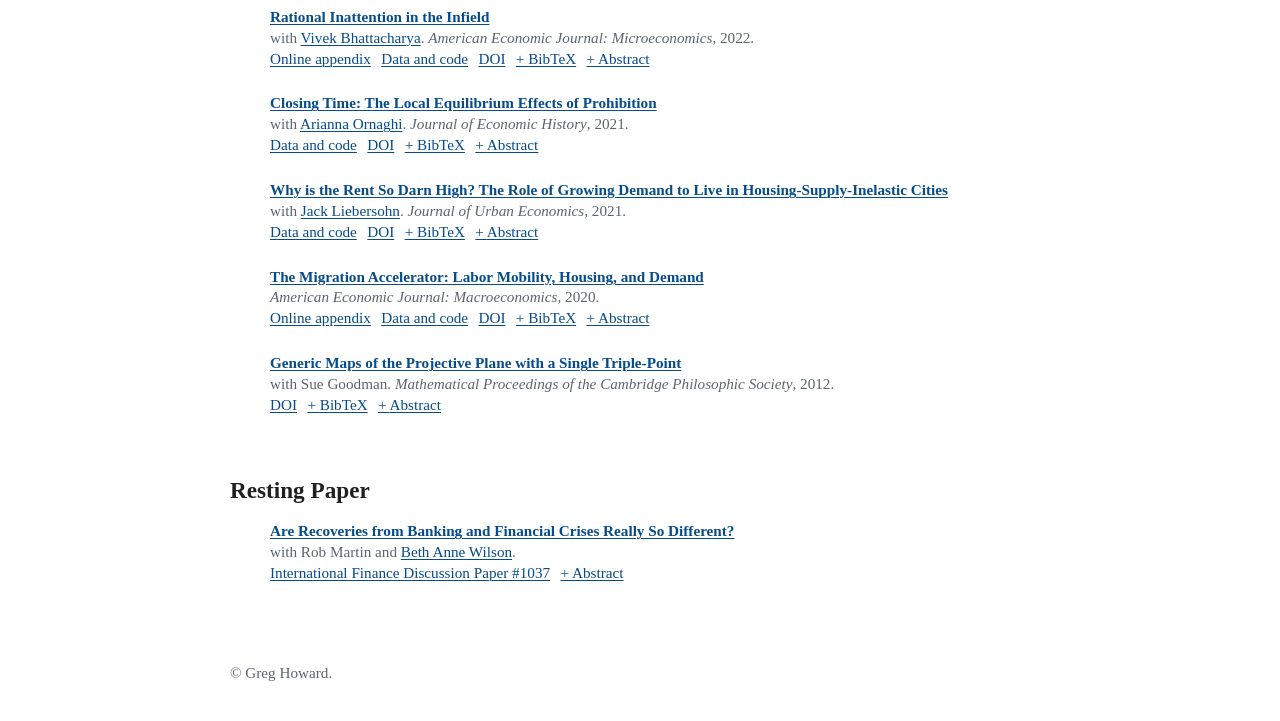
==== commit 2203e44f: "Improve website metadata and navigation" ====
--- a/index.html
+++ b/index.html
@@ -3,23 +3,268 @@
 <head>
   <meta charset="utf-8">
   <meta name="viewport" content="width=device-width, initial-scale=1">
-  <title>Greg Howard</title>
-  <meta name="description" content="Academic homepage of Greg Howard, Associate Professor of Economics at the University of Illinois Urbana-Champaign. Research on migration, housing, urban and regional economics, universities, and attention.">
-  <meta name="author" content="Greg Howard">
-  <link rel="canonical" href="https://greghoward.org/">
-  <meta property="og:title" content="Greg Howard">
-  <meta property="og:description" content="Academic homepage of Greg Howard at the University of Illinois Urbana-Champaign.">
-  <meta property="og:type" content="website">
-  <meta property="og:url" content="https://greghoward.org/">
-  <link rel="stylesheet" href="style.css">
-</head>
+  <title>Greg Howard</title>
+  <meta name="description" content="Academic homepage of Greg Howard, Associate Professor of Economics at the University of Illinois Urbana-Champaign. Research on migration, housing, urban and regional economics, universities, and attention.">
+  <meta name="author" content="Greg Howard">
+  <meta name="robots" content="index, follow, max-image-preview:large">
+  <link rel="canonical" href="https://greghoward.org/">
+  <link rel="me" href="https://economics.illinois.edu/profile/glhoward">
+  <link rel="me" href="https://scholar.google.com/citations?user=89NvjbQAAAAJ">
+  <link rel="me" href="https://twitter.com/greg_l_howard">
+  <meta property="og:title" content="Greg Howard">
+  <meta property="og:description" content="Academic homepage of Greg Howard at the University of Illinois Urbana-Champaign.">
+  <meta property="og:type" content="website">
+  <meta property="og:url" content="https://greghoward.org/">
+  <meta property="og:site_name" content="Greg Howard">
+  <meta property="og:locale" content="en_US">
+  <meta property="og:image" content="https://greghoward.org/images/greg-howard.jpg">
+  <meta property="og:image:alt" content="Greg Howard">
+  <meta name="twitter:card" content="summary">
+  <meta name="twitter:creator" content="@greg_l_howard">
+  <meta name="twitter:title" content="Greg Howard">
+  <meta name="twitter:description" content="Academic homepage of Greg Howard at the University of Illinois Urbana-Champaign.">
+  <meta name="twitter:image" content="https://greghoward.org/images/greg-howard.jpg">
+  <script type="application/ld+json">
+  {
+    "@context": "https://schema.org",
+    "@graph": [
+      {
+        "@type": "Person",
+        "@id": "https://greghoward.org/#greg-howard",
+        "name": "Greg Howard",
+        "givenName": "Greg",
+        "familyName": "Howard",
+        "url": "https://greghoward.org/",
+        "image": "https://greghoward.org/images/greg-howard.jpg",
+        "email": "mailto:glhoward@illinois.edu",
+        "jobTitle": "Associate Professor of Economics",
+        "worksFor": {
+          "@type": "CollegeOrUniversity",
+          "name": "University of Illinois Urbana-Champaign",
+          "url": "https://illinois.edu/"
+        },
+        "affiliation": {
+          "@type": "Organization",
+          "name": "Department of Economics, University of Illinois Urbana-Champaign",
+          "url": "https://economics.illinois.edu/"
+        },
+        "sameAs": [
+          "https://economics.illinois.edu/profile/glhoward",
+          "https://scholar.google.com/citations?user=89NvjbQAAAAJ",
+          "https://twitter.com/greg_l_howard"
+        ],
+        "knowsAbout": [
+          "Macroeconomics",
+          "Urban economics",
+          "Regional economics",
+          "Migration",
+          "Housing markets",
+          "Universities",
+          "Rational inattention"
+        ]
+      },
+      {
+        "@type": "WebSite",
+        "@id": "https://greghoward.org/#website",
+        "name": "Greg Howard",
+        "url": "https://greghoward.org/",
+        "publisher": {
+          "@id": "https://greghoward.org/#greg-howard"
+        }
+      },
+      {
+        "@type": "CollectionPage",
+        "@id": "https://greghoward.org/#webpage",
+        "name": "Greg Howard",
+        "url": "https://greghoward.org/",
+        "description": "Academic homepage of Greg Howard, Associate Professor of Economics at the University of Illinois Urbana-Champaign.",
+        "isPartOf": {
+          "@id": "https://greghoward.org/#website"
+        },
+        "about": {
+          "@id": "https://greghoward.org/#greg-howard"
+        },
+        "mainEntity": {
+          "@type": "ItemList",
+          "name": "Research by Greg Howard",
+          "itemListElement": [
+            {
+              "@type": "ListItem",
+              "position": 1,
+              "item": {
+                "@type": "ScholarlyArticle",
+                "name": "The Effects of Credit Access on Mobility and Neighborhood Choice",
+                "url": "https://greghoward.org/papers/Credit_Access_and_Household_Mobility.pdf"
+              }
+            },
+            {
+              "@type": "ListItem",
+              "position": 2,
+              "item": {
+                "@type": "ScholarlyArticle",
+                "name": "Understanding the Fractal Pattern of City Sizes: A Location Demand Theory",
+                "url": "https://greghoward.org/papers/Fractals.pdf"
+              }
+            },
+            {
+              "@type": "ListItem",
+              "position": 3,
+              "item": {
+                "@type": "ScholarlyArticle",
+                "name": "The Effect of HBCUs on Local Social Mobility",
+                "url": "https://greghoward.org/papers/HBCUs.pdf"
+              }
+            },
+            {
+              "@type": "ListItem",
+              "position": 4,
+              "item": {
+                "@type": "ScholarlyArticle",
+                "name": "Does Training Teachers Locally Affect Teacher Shortages? Evidence from Regional Public Universities",
+                "url": "https://greghoward.org/papers/University_and_K_12_Education.pdf"
+              }
+            },
+            {
+              "@type": "ListItem",
+              "position": 5,
+              "item": {
+                "@type": "ScholarlyArticle",
+                "name": "The Dynamics of Internal Migration: A New Fact and its Implications",
+                "url": "https://greghoward.org/papers/Microfoundations_for_Gravity.pdf"
+              }
+            },
+            {
+              "@type": "ListItem",
+              "position": 6,
+              "item": {
+                "@type": "ScholarlyArticle",
+                "name": "Workhorses of Opportunity: Regional Universities Increase Local Social Mobility",
+                "url": "https://greghoward.org/papers/Universities_and_Mobility.pdf"
+              }
+            },
+            {
+              "@type": "ListItem",
+              "position": 7,
+              "item": {
+                "@type": "ScholarlyArticle",
+                "name": "Moving Cost Magnitudes in Moving Cost Models",
+                "url": "https://greghoward.org/papers/Moving_Cost_Magnitudes.pdf"
+              }
+            },
+            {
+              "@type": "ListItem",
+              "position": 8,
+              "item": {
+                "@type": "ScholarlyArticle",
+                "name": "How Regional Inequality and Migration Drive Housing Prices and Rents",
+                "url": "https://greghoward.org/papers/JEP_Article.pdf"
+              }
+            },
+            {
+              "@type": "ListItem",
+              "position": 9,
+              "item": {
+                "@type": "ScholarlyArticle",
+                "name": "Do Universities Improve Local Economic Resilience?",
+                "url": "https://greghoward.org/papers/Resilience.pdf"
+              }
+            },
+            {
+              "@type": "ListItem",
+              "position": 10,
+              "item": {
+                "@type": "ScholarlyArticle",
+                "name": "A Check for Rational Inattention",
+                "url": "https://greghoward.org/papers/AttentionChess.pdf"
+              }
+            },
+            {
+              "@type": "ListItem",
+              "position": 11,
+              "item": {
+                "@type": "ScholarlyArticle",
+                "name": "The Short- and Long-Run Effects of Remote Work on U.S. Housing Markets",
+                "url": "https://greghoward.org/papers/Remote_Work.pdf"
+              }
+            },
+            {
+              "@type": "ListItem",
+              "position": 12,
+              "item": {
+                "@type": "ScholarlyArticle",
+                "name": "Regional Divergence and House Prices",
+                "url": "https://greghoward.org/papers/Regional_Divergence.pdf"
+              }
+            },
+            {
+              "@type": "ListItem",
+              "position": 13,
+              "item": {
+                "@type": "ScholarlyArticle",
+                "name": "Rational Inattention in the Infield",
+                "url": "https://greghoward.org/papers/Rational_Inattention.pdf"
+              }
+            },
+            {
+              "@type": "ListItem",
+              "position": 14,
+              "item": {
+                "@type": "ScholarlyArticle",
+                "name": "Closing Time: The Local Equilibrium Effects of Prohibition",
+                "url": "https://greghoward.org/papers/Prohibition.pdf"
+              }
+            },
+            {
+              "@type": "ListItem",
+              "position": 15,
+              "item": {
+                "@type": "ScholarlyArticle",
+                "name": "Why is the Rent So Darn High? The Role of Growing Demand to Live in Housing-Supply-Inelastic Cities",
+                "url": "https://greghoward.org/papers/Rent.pdf"
+              }
+            },
+            {
+              "@type": "ListItem",
+              "position": 16,
+              "item": {
+                "@type": "ScholarlyArticle",
+                "name": "The Migration Accelerator: Labor Mobility, Housing, and Demand",
+                "url": "https://greghoward.org/papers/Howard_TheMigrationAccelerator.pdf"
+              }
+            },
+            {
+              "@type": "ListItem",
+              "position": 17,
+              "item": {
+                "@type": "ScholarlyArticle",
+                "name": "Generic Maps of the Projective Plane with a Single Triple-Point",
+                "url": "https://greghoward.org/papers/GenericMaps.pdf"
+              }
+            },
+            {
+              "@type": "ListItem",
+              "position": 18,
+              "item": {
+                "@type": "ScholarlyArticle",
+                "name": "Are Recoveries from Banking and Financial Crises Really So Different?",
+                "url": "https://greghoward.org/papers/Recoveries.pdf"
+              }
+            }
+          ]
+        }
+      }
+    ]
+  }
+  </script>
+  <link rel="stylesheet" href="style.css">
+</head>
 <body>
   <a class="skip-link" href="#main">Skip to main content</a>
 
   <header class="site-header" id="home">
     <div class="container">
       <nav class="site-nav" aria-label="Primary navigation">
-        <a href="index.html">Research</a>
+        <a href="index.html" aria-current="page">Research</a>
         <a href="teaching.html">Teaching</a>
         <a href="miscellaneous.html">Miscellaneous</a>
         <a href="bio.html">Bio</a>
@@ -102,10 +347,21 @@
         <div class="paper-title"><a href="papers/Microfoundations_for_Gravity.pdf" target="_blank" rel="noopener">The Dynamics of Internal Migration: A New Fact and its Implications</a></div>
         <div class="paper-meta">with Hansen Shao. <cite>Review of Economic Studies</cite>, forthcoming.</div>
         <div class="paper-links">
-          <a href="https://glhoward.github.io/space/" target="_blank" rel="noopener">How to implement the SPACE framework</a>
+          <a href="https://greghoward.org/space/" target="_blank" rel="noopener">How to implement the SPACE framework</a>
           <a href="https://zenodo.org/records/19240923" target="_blank" rel="noopener">Data and code</a>
           <a href="https://doi.org/10.1093/restud/rdag049" target="_blank" rel="noopener">DOI</a>
-          <a href="bibtex/dynamics-internal-migration.bib">BibTeX</a>
+          <details class="bibtex">
+                    <summary>BibTeX</summary>
+                    <pre><code>@article{HowardShaoDynamicsInternalMigration,
+  author = {Howard, Greg and Shao, Hansen},
+  title = {The Dynamics of Internal Migration: A New Fact and its Implications},
+  journal = {Review of Economic Studies},
+  year = {2026},
+  note = {Forthcoming},
+  doi = {10.1093/restud/rdag049},
+  url = {https://greghoward.org/papers/Microfoundations_for_Gravity.pdf}
+}</code></pre>
+                  </details>
           <details class="abstract">
                     <summary>Abstract</summary>
                     <p>We show a new fact: the t-year interstate migration rate is close to proportional to the square root of t. This is a puzzle for simple moving cost models which predict an approximately linear relationship. We propose a model of persistent and spatially-correlated match-specific utility that produces the square root fact while maintaining the tractability and flexibility of standard migration models. Compared to the standard model, the new model yields better forecasts of individuals' locations, has different implications for welfare effects of migration policies, and makes different predictions for long-run population changes in response to shocks.</p>
@@ -119,7 +375,17 @@
         <div class="paper-links">
           <a href="https://www.iza.org/publications/dp/15622/workhorses-of-opportunity-regional-universities-increase-local-social-mobility" target="_blank" rel="noopener">IZA discussion paper</a>
           <a href="https://doi.org/10.7910/DVN/QYTL5I" target="_blank" rel="noopener">Data and code</a>
-          <a href="bibtex/universities-mobility.bib">BibTeX</a>
+          <details class="bibtex">
+                    <summary>BibTeX</summary>
+                    <pre><code>@article{HowardWeinsteinWorkhorsesOpportunity,
+  author = {Howard, Greg and Weinstein, Russell},
+  title = {Workhorses of Opportunity: Regional Universities Increase Local Social Mobility},
+  journal = {Journal of Labor Economics},
+  year = {2027},
+  note = {Forthcoming},
+  url = {https://greghoward.org/papers/Universities_and_Mobility.pdf}
+}</code></pre>
+                  </details>
           <details class="abstract">
                     <summary>Abstract</summary>
                     <p>Regional public universities educate approximately 70 percent of college students at four-year public universities and an even larger share of students from disadvantaged backgrounds. They aim to provide opportunity for education and social mobility, in part by locating near potential students. In this paper, we use the historical assignment of normal schools and insane asylums, normal schools grew into regional universities while asylums remain small, and data from Opportunity Insights to identify the effects of regional universities on the social mobility of nearby children. Children in counties given a normal school get more education and have better economic and social outcomes, especially lower-income children. For several key outcomes, we show this effect is a causal effect on children, and not only selection on which children live near universities.</p>
@@ -133,7 +399,18 @@
         <div class="paper-links">
           <a href="https://doi.org/10.17632/w9gp687zk5.1" target="_blank" rel="noopener">Data and code</a>
           <a href="https://doi.org/10.1016/j.jue.2025.103827" target="_blank" rel="noopener">DOI</a>
-          <a href="bibtex/moving-cost-magnitudes.bib">BibTeX</a>
+          <details class="bibtex">
+                    <summary>BibTeX</summary>
+                    <pre><code>@article{HowardMovingCostMagnitudes,
+  author = {Howard, Greg},
+  title = {JUE Insight: Moving Cost Magnitudes in Moving Cost Models},
+  journal = {Journal of Urban Economics},
+  volume = {151},
+  year = {2026},
+  doi = {10.1016/j.jue.2025.103827},
+  url = {https://greghoward.org/papers/Moving_Cost_Magnitudes.pdf}
+}</code></pre>
+                  </details>
           <details class="abstract">
                     <summary>Abstract</summary>
                     <p>The internal migration literature has estimated a wide range of moving costs, including some that are several times larger than annual income. How should economists interpret this estimate? I show that in standard models, average moving costs can be decomposed into an information term and a returns to migration term. The information term is proportional to the Shannon entropy of next period's location minus the Shannon information of staying in the same location. In simple models, the information term is much larger than the returns to migration term; in some cases, the returns to migration term is zero. Therefore, average moving costs are a helpful statistic about the model's predictive power regarding future moves but are not invariant to seemingly innocuous choices of the modeler.</p>
@@ -147,7 +424,20 @@
         <div class="paper-links">
           <a href="https://www.openicpsr.org/openicpsr/project/230944/version/V1/view" target="_blank" rel="noopener">Data and code</a>
           <a href="https://doi.org/10.1257/jep.20241426" target="_blank" rel="noopener">DOI</a>
-          <a href="bibtex/regional-inequality-housing-costs.bib">BibTeX</a>
+          <details class="bibtex">
+                    <summary>BibTeX</summary>
+                    <pre><code>@article{HowardLiebersohnRegionalInequalityHousing,
+  author = {Howard, Greg and Liebersohn, Jack},
+  title = {How Regional Inequality and Migration Drive Housing Prices and Rents},
+  journal = {Journal of Economic Perspectives},
+  volume = {39},
+  number = {3},
+  pages = {3--26},
+  year = {2025},
+  doi = {10.1257/jep.20241426},
+  url = {https://greghoward.org/papers/JEP_Article.pdf}
+}</code></pre>
+                  </details>
           <details class="abstract">
                     <summary>Abstract</summary>
                     <p>We argue that rising regional inequality contributes to higher average housing prices and rents. We show three key empirical facts that contribute to this mechanism: first, income growth has been faster in already high-income cities; second, people are drawn to these cities by the income growth, raising relative housing demand and relative housing prices and rents; and third, housing supply in these cities is inelastic due to density and regulation, so these cities have not produced the housing to match the rising demand. We illustrate the resulting changes using a graphical spatial model in which rising regional inequality reallocates population toward high-income, supply-constrained areas. This shift raises national average housing prices and rents.</p>
@@ -161,7 +451,20 @@
         <div class="paper-links">
           <a href="https://doi.org/10.7910/DVN/MGYHRC" target="_blank" rel="noopener">Data and code</a>
           <a href="https://doi.org/10.1162/rest_a_01212" target="_blank" rel="noopener">DOI</a>
-          <a href="bibtex/resilience.bib">BibTeX</a>
+          <details class="bibtex">
+                    <summary>BibTeX</summary>
+                    <pre><code>@article{HowardWeinsteinYangUniversitiesResilience,
+  author = {Howard, Greg and Weinstein, Russell and Yang, Yuhao},
+  title = {Do Universities Improve Local Economic Resilience?},
+  journal = {Review of Economics and Statistics},
+  volume = {106},
+  number = {4},
+  pages = {1129--1145},
+  year = {2024},
+  doi = {10.1162/rest_a_01212},
+  url = {https://greghoward.org/papers/Resilience.pdf}
+}</code></pre>
+                  </details>
           <details class="abstract">
                     <summary>Abstract</summary>
                     <p>We use a novel identification strategy to investigate whether regional universities make their local economies more resilient. Our strategy is based on state governments using similar site-selection criteria to assign normal schools, to train teachers, and insane asylums between 1830 and 1930. Normal schools became larger regional universities while asylum properties mostly continue as small state-owned psychiatric health facilities. We find that a regional university roughly offsets the negative effects of manufacturing exposure. We show the resilience of regional public university spending is an important mechanism, and we show correlations consistent with bachelor's degree share also playing a mediating role.</p>
@@ -175,7 +478,20 @@
         <div class="paper-links">
           <a href="https://doi.org/10.7910/DVN/L5TWQK" target="_blank" rel="noopener">Data and code</a>
           <a href="https://doi.org/10.1086/727556" target="_blank" rel="noopener">DOI</a>
-          <a href="bibtex/attention-chess.bib">BibTeX</a>
+          <details class="bibtex">
+                    <summary>BibTeX</summary>
+                    <pre><code>@article{HowardCheckRationalInattention,
+  author = {Howard, Greg},
+  title = {A Check for Rational Inattention},
+  journal = {Journal of Political Economy Microeconomics},
+  volume = {2},
+  number = {1},
+  pages = {172--199},
+  year = {2024},
+  doi = {10.1086/727556},
+  url = {https://greghoward.org/papers/AttentionChess.pdf}
+}</code></pre>
+                  </details>
           <details class="abstract">
                     <summary>Abstract</summary>
                     <p>Who is rationally inattentive, and in what situations? Models of rational inattention allow agents to make mistakes in their actions, but assume they optimize their allocation of attention. Using millions of online chess moves, I test this assumption, by comparing the marginal benefits, better moves, and marginal costs, less time for future moves, of attention. I find that high-skilled players equalize marginal benefit and cost, but low-skilled players have higher marginal cost, i.e. they spend too long on moves. I also find that having less time leads to deviations from rational inattention. A simple intervention improves players' attention allocation.</p>
@@ -190,7 +506,20 @@
           <a href="https://data.mendeley.com/datasets/fhdzx88w4s/3" target="_blank" rel="noopener">Data and code</a>
           <a href="https://doi.org/10.1016/j.jfineco.2023.103705" target="_blank" rel="noopener">DOI</a>
           <a href="https://eig.org/remote-work-and-housing-markets/" target="_blank" rel="noopener">EIG summary</a>
-          <a href="bibtex/remote-work.bib">BibTeX</a>
+          <details class="bibtex">
+                    <summary>BibTeX</summary>
+                    <pre><code>@article{HowardLiebersohnOzimekRemoteWork,
+  author = {Howard, Greg and Liebersohn, Jack and Ozimek, Adam},
+  title = {The Short- and Long-Run Effects of Remote Work on U.S. Housing Markets},
+  journal = {Journal of Financial Economics},
+  volume = {150},
+  number = {1},
+  pages = {166--184},
+  year = {2023},
+  doi = {10.1016/j.jfineco.2023.103705},
+  url = {https://greghoward.org/papers/Remote_Work.pdf}
+}</code></pre>
+                  </details>
           <details class="abstract">
                     <summary>Abstract</summary>
                     <p>Remote work has increased the demand for housing and changed the demand for the location of that housing. Because housing supply is heterogeneous across space and more elastic in the long-run, the effects on rents and populations may differ over time. We use the lens of a spatial housing model with heterogeneous housing supply elasticities to identify the housing and location demand changes from 2020-2022, and show that the same shocks will have different effects in the long run. Even though rents and prices increased significantly in the short-run, we estimate that in the long-run, increased housing demand will increase rents by only 1.8 percentage points, and that changing location demand will decrease rents by 0.3 percentage points, with a more negative impact on cities in which CPI is measured and cities that were initially expensive.</p>
@@ -204,7 +533,19 @@
         <div class="paper-links">
           <a href="https://economicdynamics.org/codes/21/21-308/Regional_Divergence_Replication.zip" target="_blank" rel="noopener">Data and code</a>
           <a href="https://doi.org/10.1016/j.red.2022.10.002" target="_blank" rel="noopener">DOI</a>
-          <a href="bibtex/regional-divergence.bib">BibTeX</a>
+          <details class="bibtex">
+                    <summary>BibTeX</summary>
+                    <pre><code>@article{HowardLiebersohnRegionalDivergence,
+  author = {Howard, Greg and Liebersohn, Jack},
+  title = {Regional Divergence and House Prices},
+  journal = {Review of Economic Dynamics},
+  volume = {49},
+  pages = {312--350},
+  year = {2023},
+  doi = {10.1016/j.red.2022.10.002},
+  url = {https://greghoward.org/papers/Regional_Divergence.pdf}
+}</code></pre>
+                  </details>
           <details class="abstract">
                     <summary>Abstract</summary>
                     <p>We document a new fact: regional divergence, the rate at which rich states grow faster than poor states, explains most U.S. house price movements since 1939, including the post-2000 boom-bust-boom cycle. An industry-share instrument provides evidence the relationship is causal, implying the location of economic growth affects national house prices. We propose a model to learn why regional divergence and house prices are related. In the model, high interstate inequality raises rents on average because relative demand for living in a high-income state increases and housing supply in low-income states is elastic. Regional divergence leads to higher expected future interstate inequality, which implies higher expected future rents, and therefore, higher current house prices. The model accurately predicts rents since 1929, which are quite different than prices, as well as cross-sectional moments of prices, rents, construction, and migration.</p>
@@ -219,7 +560,20 @@
           <a href="papers/Rational_Inattention_Appendix.pdf" target="_blank" rel="noopener">Online appendix</a>
           <a href="https://www.openicpsr.org/openicpsr/project/129501/version/V1/view" target="_blank" rel="noopener">Data and code</a>
           <a href="https://doi.org/10.1257/mic.20200310" target="_blank" rel="noopener">DOI</a>
-          <a href="bibtex/rational-inattention-infield.bib">BibTeX</a>
+          <details class="bibtex">
+                    <summary>BibTeX</summary>
+                    <pre><code>@article{BhattacharyaHowardRationalInattentionInfield,
+  author = {Bhattacharya, Vivek and Howard, Greg},
+  title = {Rational Inattention in the Infield},
+  journal = {American Economic Journal: Microeconomics},
+  volume = {14},
+  number = {4},
+  pages = {348--393},
+  year = {2022},
+  doi = {10.1257/mic.20200310},
+  url = {https://greghoward.org/papers/Rational_Inattention.pdf}
+}</code></pre>
+                  </details>
           <details class="abstract">
                     <summary>Abstract</summary>
                     <p>This paper provides evidence of rational inattention by experienced professionals in strategic interactions. We add rational inattention to a game of matching pennies with state-dependent payoffs. Unlike the full-information mixed-strategy Nash equilibrium, payoffs of different actions need not be equated state-by-state. Moreover, players respond partially to payoff differences, this responsiveness is stronger when attention costs are lower, strategies converge to full-information Nash as stakes increase, and average payoffs across all states are approximately equal across actions. We test these predictions using data on millions of pitches from Major League Baseball, where we observe strategies, payoffs, and proxies for attention costs.</p>
@@ -233,7 +587,20 @@
         <div class="paper-links">
           <a href="https://www.openicpsr.org/openicpsr/project/137222/version/V1/view" target="_blank" rel="noopener">Data and code</a>
           <a href="https://doi.org/10.1017/S0022050721000346" target="_blank" rel="noopener">DOI</a>
-          <a href="bibtex/prohibition.bib">BibTeX</a>
+          <details class="bibtex">
+                    <summary>BibTeX</summary>
+                    <pre><code>@article{HowardOrnaghiProhibition,
+  author = {Howard, Greg and Ornaghi, Arianna},
+  title = {Closing Time: The Local Equilibrium Effects of Prohibition},
+  journal = {Journal of Economic History},
+  volume = {81},
+  number = {3},
+  pages = {792--830},
+  year = {2021},
+  doi = {10.1017/S0022050721000346},
+  url = {https://greghoward.org/papers/Prohibition.pdf}
+}</code></pre>
+                  </details>
           <details class="abstract">
                     <summary>Abstract</summary>
                     <p>How do different local policies in a federal system affect local land values, production, and sorting? We study the question exploiting a large historical policy change: U.S. Alcohol Prohibition in the early twentieth century. Comparing same-state early and late adopters of county dry laws in a difference-in-differences design, we find that early Prohibition adoption increased population and farm real estate values. Moreover, we find strong effects on farm productivity consistent with increased investment due to a land price channel. In equilibrium, the policy change disproportionately attracted immigrants and African-Americans.</p>
@@ -247,7 +614,18 @@
         <div class="paper-links">
           <a href="https://doi.org/10.3886/E142641V1" target="_blank" rel="noopener">Data and code</a>
           <a href="https://doi.org/10.1016/j.jue.2021.103369" target="_blank" rel="noopener">DOI</a>
-          <a href="bibtex/rent.bib">BibTeX</a>
+          <details class="bibtex">
+                    <summary>BibTeX</summary>
+                    <pre><code>@article{HowardLiebersohnRent,
+  author = {Howard, Greg and Liebersohn, Jack},
+  title = {Why is the Rent So Darn High? The Role of Growing Demand to Live in Housing-Supply-Inelastic Cities},
+  journal = {Journal of Urban Economics},
+  volume = {124},
+  year = {2021},
+  doi = {10.1016/j.jue.2021.103369},
+  url = {https://greghoward.org/papers/Rent.pdf}
+}</code></pre>
+                  </details>
           <details class="abstract">
                     <summary>Abstract</summary>
                     <p>Real rents measured in the United States CPI increased 17.4 log-points from 2000-2018. We present a spatial equilibrium framework to decompose the increase into several channels, including demand to live in housing-supply-inelastic cities. We find location demand contributed significantly: using parameterizations from the literature and a new rent index, we find it is responsible for between 17 and 73 percent of the overall rent increase, and an even larger share in cities where CPI is measured. The wide range is primarily due to a lack of consensus over the population elasticity to rents, so we estimate it by comparing the effects of demand shocks across cities of differing housing supply elasticities. We find that demand changes have similar effects across cities, suggesting a high population elasticity. Therefore, our preferred estimate is that location demand accounts for more than half of the increase. We discuss implications for housing supply policy.</p>
@@ -262,7 +640,20 @@
           <a href="papers/Howard_TheMigrationAccelerator_OnlineAppendix.pdf" target="_blank" rel="noopener">Online appendix</a>
           <a href="https://www.openicpsr.org/openicpsr/project/111722/version/V1/view" target="_blank" rel="noopener">Data and code</a>
           <a href="https://doi.org/10.1257/mac.20180363" target="_blank" rel="noopener">DOI</a>
-          <a href="bibtex/migration-accelerator.bib">BibTeX</a>
+          <details class="bibtex">
+                    <summary>BibTeX</summary>
+                    <pre><code>@article{HowardMigrationAccelerator,
+  author = {Howard, Greg},
+  title = {The Migration Accelerator: Labor Mobility, Housing, and Demand},
+  journal = {American Economic Journal: Macroeconomics},
+  volume = {12},
+  number = {4},
+  pages = {147--179},
+  year = {2020},
+  doi = {10.1257/mac.20180363},
+  url = {https://greghoward.org/papers/Howard_TheMigrationAccelerator.pdf}
+}</code></pre>
+                  </details>
           <details class="abstract">
                     <summary>Abstract</summary>
                     <p>What is the role of migration in regional evolutions? I document that within-U.S. migration causes a reduction in the unemployment rate of the receiving city, over several years. To establish this causal effect, I construct an instrument using outmigration of other places and predict its destination from historical patterns. The decline in unemployment is due to housing. Housing is durable, so increased demand causes a surge of new houses and construction jobs. Additionally, migrants' housing demand raises prices, increasing borrowing and non-tradable employment. This finding implies the endogenous response of migration amplifies local labor demand shocks by about a third.</p>
@@ -275,7 +666,20 @@
         <div class="paper-meta">with Sue Goodman. <cite>Mathematical Proceedings of the Cambridge Philosophic Society</cite>, 2012.</div>
         <div class="paper-links">
           <a href="https://doi.org/10.1017/S0305004112000059" target="_blank" rel="noopener">DOI</a>
-          <a href="bibtex/generic-maps.bib">BibTeX</a>
+          <details class="bibtex">
+                    <summary>BibTeX</summary>
+                    <pre><code>@article{GoodmanHowardGenericMaps,
+  author = {Goodman, Sue and Howard, Greg},
+  title = {Generic Maps of the Projective Plane with a Single Triple-Point},
+  journal = {Mathematical Proceedings of the Cambridge Philosophical Society},
+  volume = {152},
+  number = {3},
+  pages = {455--472},
+  year = {2012},
+  doi = {10.1017/S0305004112000059},
+  url = {https://greghoward.org/papers/GenericMaps.pdf}
+}</code></pre>
+                  </details>
           <details class="abstract">
                     <summary>Abstract</summary>
                     <p>Cromwell and Marar present an analysis of semi-regular, generic, surfaces with a single triple-point and connected self-intersection set. Six of their surfaces are the projective plane, including Boy's surface and Steiner's surface. We build on their work by incorporating twists similar to that of Apery's immersion of the projective plane and show that with a few additional surfaces, all such generic maps of the projective plane are now identified.</p>
--- a/style.css
+++ b/style.css
@@ -83,6 +83,10 @@
   color: var(--link);
 }
 
+.site-nav a[aria-current="page"] {
+  font-weight: 700;
+}
+
 .intro {
   max-width: 700px;
 }
@@ -193,17 +197,20 @@
   margin: 0;
 }
 
-.abstract {
+.abstract,
+.bibtex {
   display: inline;
   margin: 0;
   color: var(--text);
 }
 
-.abstract[open] {
+.abstract[open],
+.bibtex[open] {
   flex-basis: 100%;
 }
 
-.abstract summary {
+.abstract summary,
+.bibtex summary {
   display: inline-block;
   cursor: pointer;
   color: var(--link);
@@ -214,16 +221,20 @@
 }
 
 .abstract summary:hover,
-.abstract summary:focus {
+.abstract summary:focus,
+.bibtex summary:hover,
+.bibtex summary:focus {
   color: var(--link-hover);
 }
 
-.abstract summary::before {
+.abstract summary::before,
+.bibtex summary::before {
   content: "+ ";
   text-decoration: none;
 }
 
-.abstract[open] summary::before {
+.abstract[open] summary::before,
+.bibtex[open] summary::before {
   content: "- ";
 }
 
@@ -235,6 +246,23 @@
   line-height: 1.45;
 }
 
+.bibtex pre {
+  max-width: 100%;
+  margin: 0.38rem 0 0;
+  padding: 0.65rem 0.75rem;
+  overflow-x: auto;
+  border: 1px solid var(--border);
+  background: #f8f8f8;
+  color: var(--text);
+  font-size: 0.78rem;
+  line-height: 1.35;
+  white-space: pre;
+}
+
+.bibtex code {
+  font-family: Consolas, "Liberation Mono", "Courier New", monospace;
+}
+
 .subheading {
   margin-bottom: 0.5rem;
   color: var(--muted);
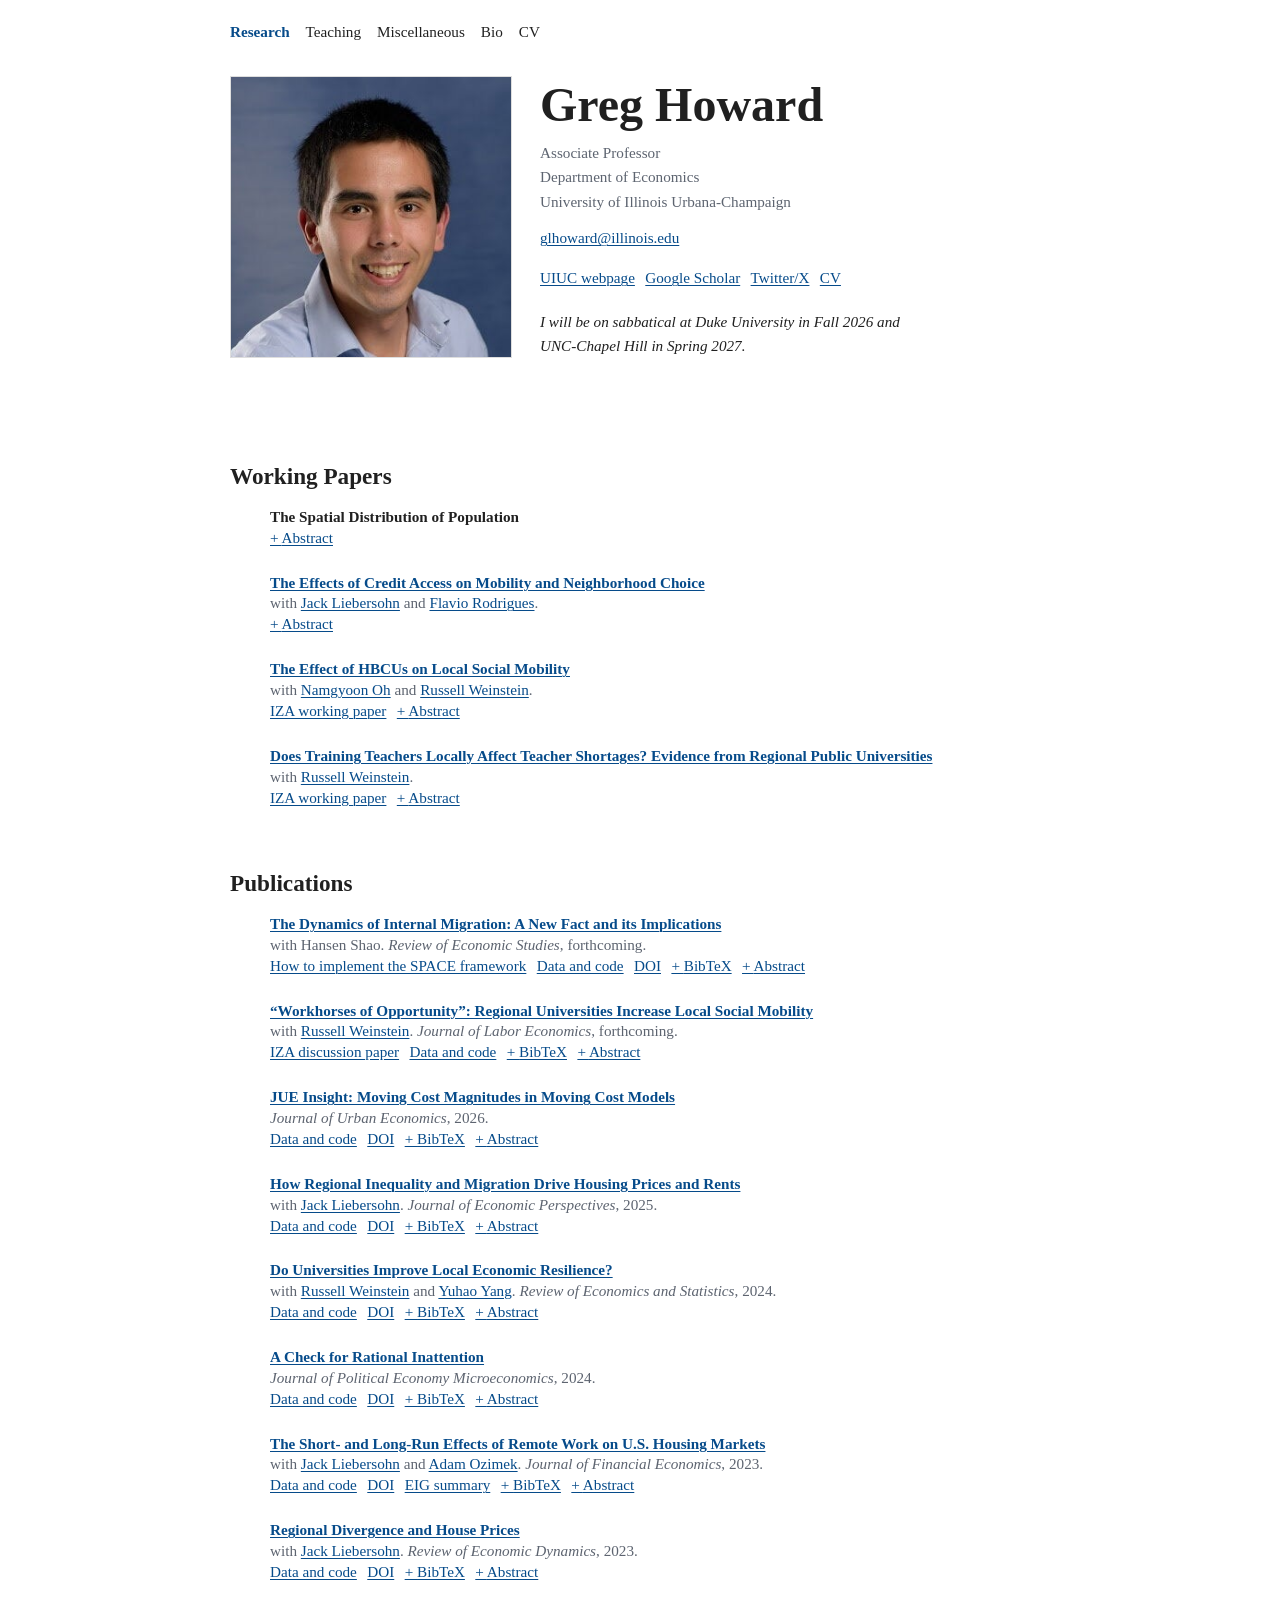
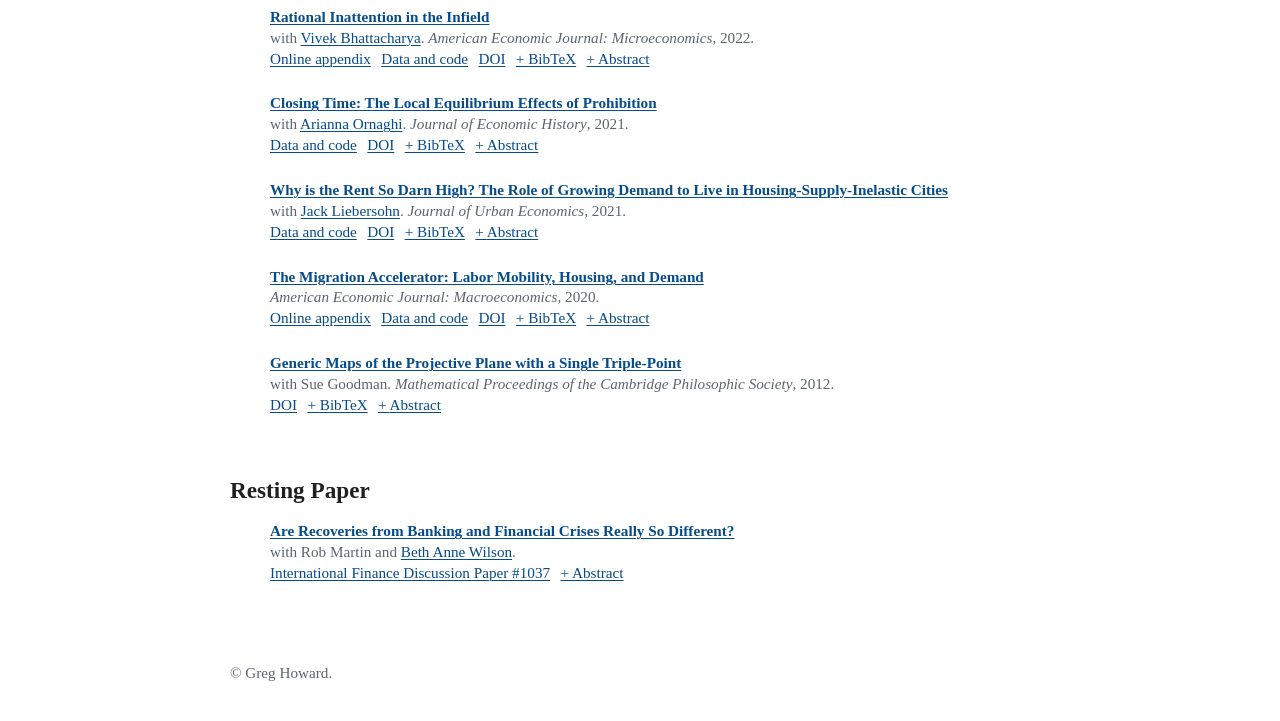
==== commit 4f5d6de4: "Update spatial distribution paper entry" ====
--- a/index.html
+++ b/index.html
@@ -93,17 +93,16 @@
               "position": 1,
               "item": {
                 "@type": "ScholarlyArticle",
+                "name": "The Spatial Distribution of Population"
+              }
+            },
+            {
+              "@type": "ListItem",
+              "position": 2,
+              "item": {
+                "@type": "ScholarlyArticle",
                 "name": "The Effects of Credit Access on Mobility and Neighborhood Choice",
                 "url": "https://greghoward.org/papers/Credit_Access_and_Household_Mobility.pdf"
-              }
-            },
-            {
-              "@type": "ListItem",
-              "position": 2,
-              "item": {
-                "@type": "ScholarlyArticle",
-                "name": "Understanding the Fractal Pattern of City Sizes: A Location Demand Theory",
-                "url": "https://greghoward.org/papers/Fractals.pdf"
               }
             },
             {
@@ -294,25 +293,25 @@
       <h2 id="working-papers-heading">Working Papers</h2>
 
       <article class="paper">
+        <div class="paper-title">The Spatial Distribution of Population</div>
+        <div class="paper-links">
+          <details class="abstract">
+                    <summary>Abstract</summary>
+                    <p>Why do populations exhibit Zipf&rsquo;s law nationally and within regions? This paper develops a model of location choice in which places substitute for one another at local, regional, and national scales. Heterogeneous geographic scope generates rank-size regularities and fractal spatial patterns. The model links bilateral migration flows to population cross-elasticities, yielding testable predictions: migration is nearly log-uniform in distance, follows gravity, and is disproportionately long-distance and large-city-to-large-city for bigger places. Observed migration flows discipline a quantitative cross-nested logit model. Combined with agglomeration, the model reproduces observed spatial distributions while reducing reliance on residual amenities.</p>
+                  </details>
+        </div>
+      </article>
+
+      <article class="paper">
         <div class="paper-title"><a href="papers/Credit_Access_and_Household_Mobility.pdf" target="_blank" rel="noopener">The Effects of Credit Access on Mobility and Neighborhood Choice</a></div>
         <div class="paper-meta">with <a href="https://www.jackliebersohn.com" target="_blank" rel="noopener">Jack Liebersohn</a> and <a href="https://sites.google.com/view/frodrigues/home" target="_blank" rel="noopener">Flavio Rodrigues</a>.</div>
         <div class="paper-links">
           <details class="abstract">
-                    <summary>Abstract</summary>
-                    <p>Using detailed credit data and an empirical strategy based on the removal of Chapter 7 bankruptcy flags, we study the effects of credit access on internal migration and neighborhood choice. We document that increased credit access increases zip-code migration rates but has no positive effect on a person's neighborhood quality. We interpret this result as consistent with a view that unconstrained movers equalize utility across space by their willingness to pay for housing, so constrained agents have no incentive to move to better-on-observable neighborhoods when their constraints are relaxed.</p>
-                  </details>
-        </div>
-      </article>
-
-      <article class="paper">
-        <div class="paper-title"><a href="papers/Fractals.pdf" target="_blank" rel="noopener">Understanding the Fractal Pattern of City Sizes: A Location Demand Theory</a></div>
-        <div class="paper-links">
-          <details class="abstract">
-                    <summary>Abstract</summary>
-                    <p>The distribution of the population of cities in the United States has a fat tail. I show that this pattern extends to cities in smaller geographic areas such as Census regions, divisions, and states, indicating a fractal nature. To explain this phenomenon, I propose a location-demand-based theory in which people have heterogeneous geographic attachment. I illustrate the mechanism with a toy model and then estimate an empirical location demand model with this feature. The quantitative model matches key features of migration data and has the ability to generate the observed tail distribution. An implication of the theory is that the elasticity of population to shocks or policies is larger in bigger cities.</p>
-                  </details>
-        </div>
-      </article>
+                    <summary>Abstract</summary>
+                    <p>Using detailed credit data and an empirical strategy based on the removal of Chapter 7 bankruptcy flags, we study the effects of credit access on internal migration and neighborhood choice. We document that increased credit access increases zip-code migration rates but has no positive effect on a person's neighborhood quality. We interpret this result as consistent with a view that unconstrained movers equalize utility across space by their willingness to pay for housing, so constrained agents have no incentive to move to better-on-observable neighborhoods when their constraints are relaxed.</p>
+                  </details>
+        </div>
+      </article>
 
       <article class="paper">
         <div class="paper-title"><a href="papers/HBCUs.pdf" target="_blank" rel="noopener">The Effect of HBCUs on Local Social Mobility</a></div>
@@ -333,7 +332,7 @@
           <a href="https://docs.iza.org/dp18572.pdf" target="_blank" rel="noopener">IZA working paper</a>
           <details class="abstract">
                     <summary>Abstract</summary>
-                    <p>We study whether training teachers locally increases nearby teacher supply. We use the historical assignment of normal schools and insane asylums to identify the effect of university proximity. Normal schools, built to train teachers, became regional universities while asylums mostly continue as small psychiatric facilities. Our evidence suggests greater teacher supply in normal school counties: lower teacher wages and more teachers per student. Asylum counties have more teachers with emergency credentials and fewer who majored in education, suggesting they mitigate lower supply by hiring in different pools. Normal school counties have higher high school test scores and graduation rates.</p>
+                    <p>We study the effect of regional public universities on local teacher labor markets. We use the historical assignment of normal schools and insane asylums to identify the effect of university proximity. Normal schools, built to train teachers, became regional universities while asylums mostly continue as small psychiatric facilities. Our evidence suggests greater teacher supply in normal school counties: lower teacher wages and more teachers per student. Asylum counties have more teachers with emergency credentials and fewer who majored in education&mdash;suggesting they mitigate lower supply by hiring in different pools. Normal school counties have higher high school test scores and graduation rates.</p>
                   </details>
         </div>
       </article>
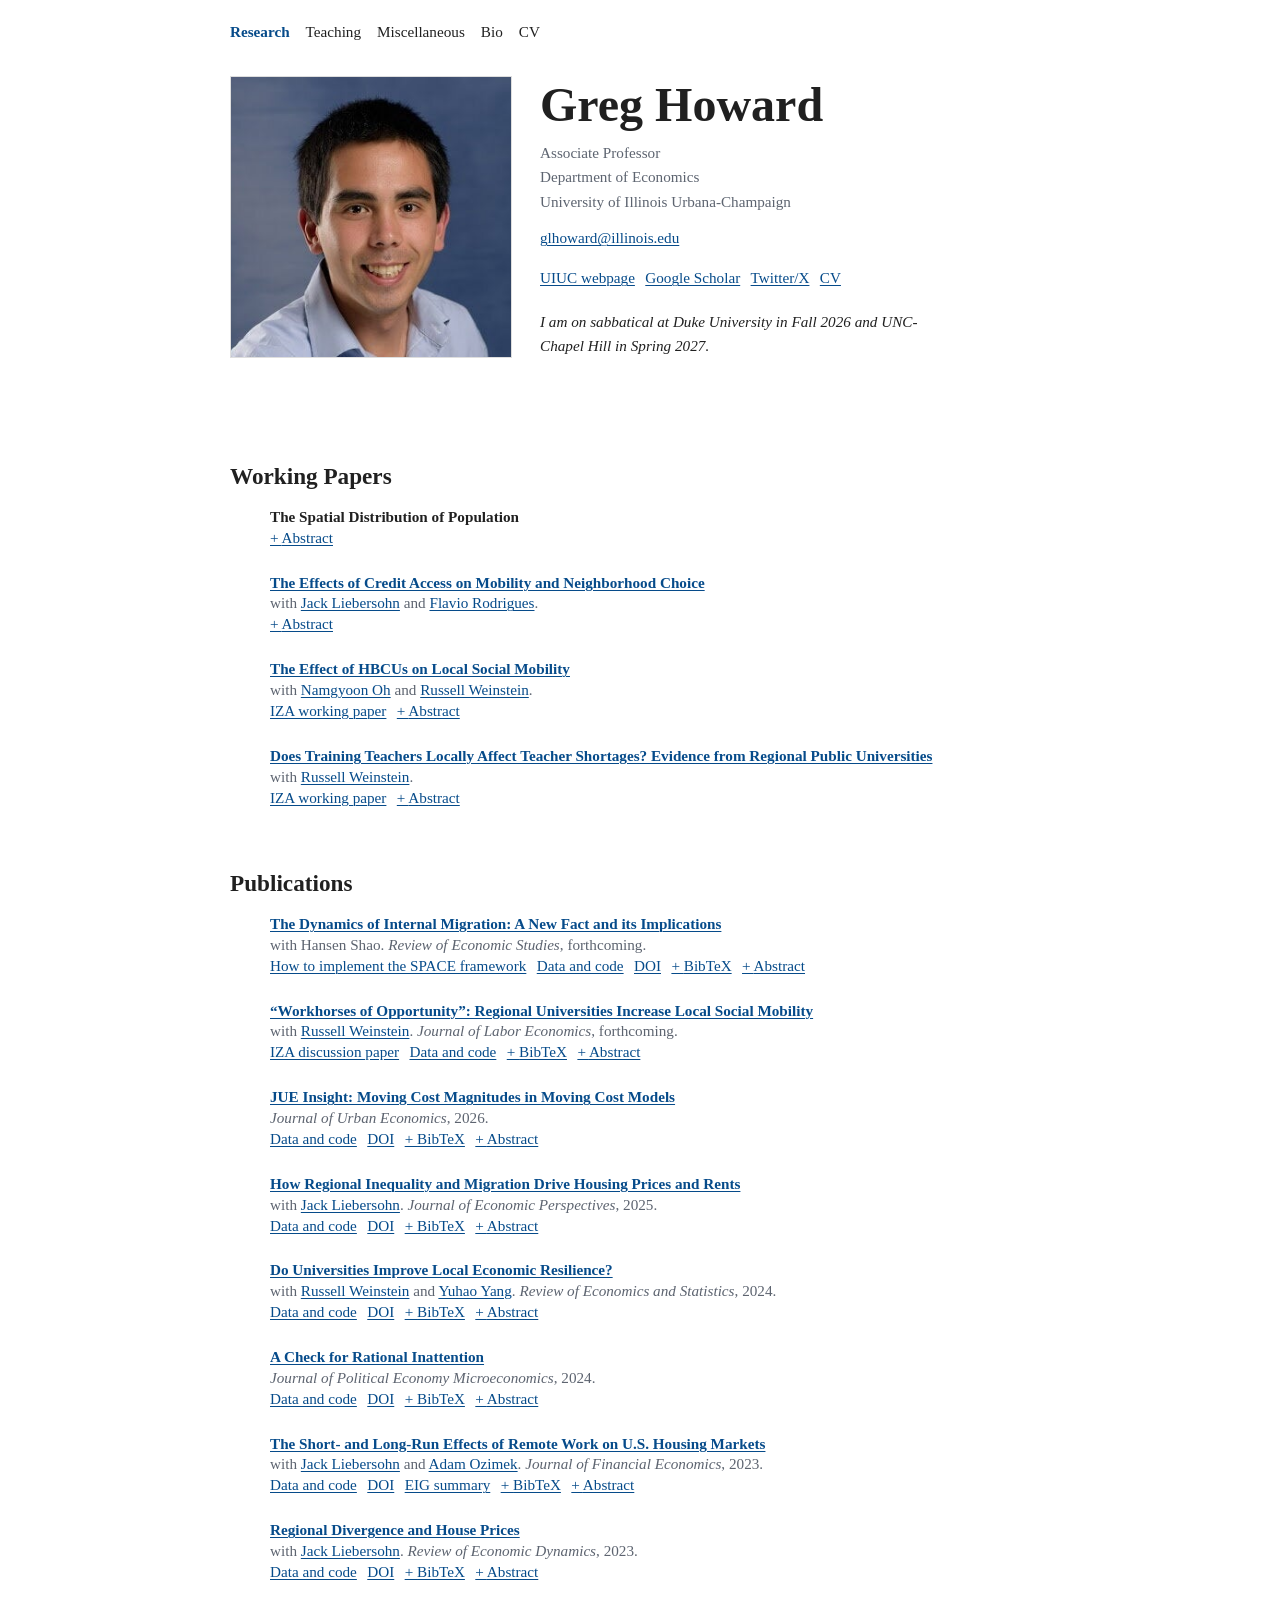
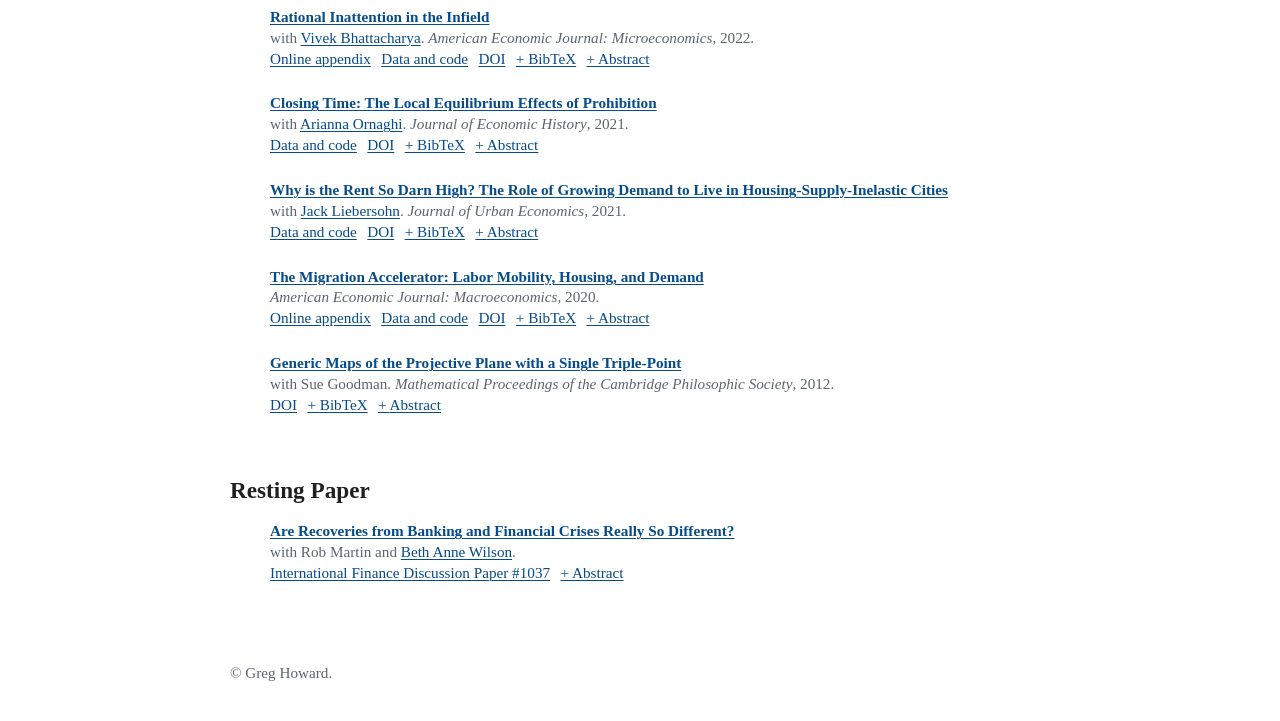
==== commit 352c32b4: "Update sabbatical wording" ====
--- a/index.html
+++ b/index.html
@@ -282,7 +282,7 @@
             <a href="https://twitter.com/greg_l_howard" target="_blank" rel="noopener">Twitter/X</a>
             <a href="CV.pdf" target="_blank" rel="noopener">CV</a>
           </p>
-          <p class="notice">I will be on sabbatical at Duke University in Fall 2026 and UNC-Chapel Hill in Spring 2027.</p>
+          <p class="notice">I am on sabbatical at Duke University in Fall 2026 and UNC-Chapel Hill in Spring 2027.</p>
         </div>
       </div>
     </div>
